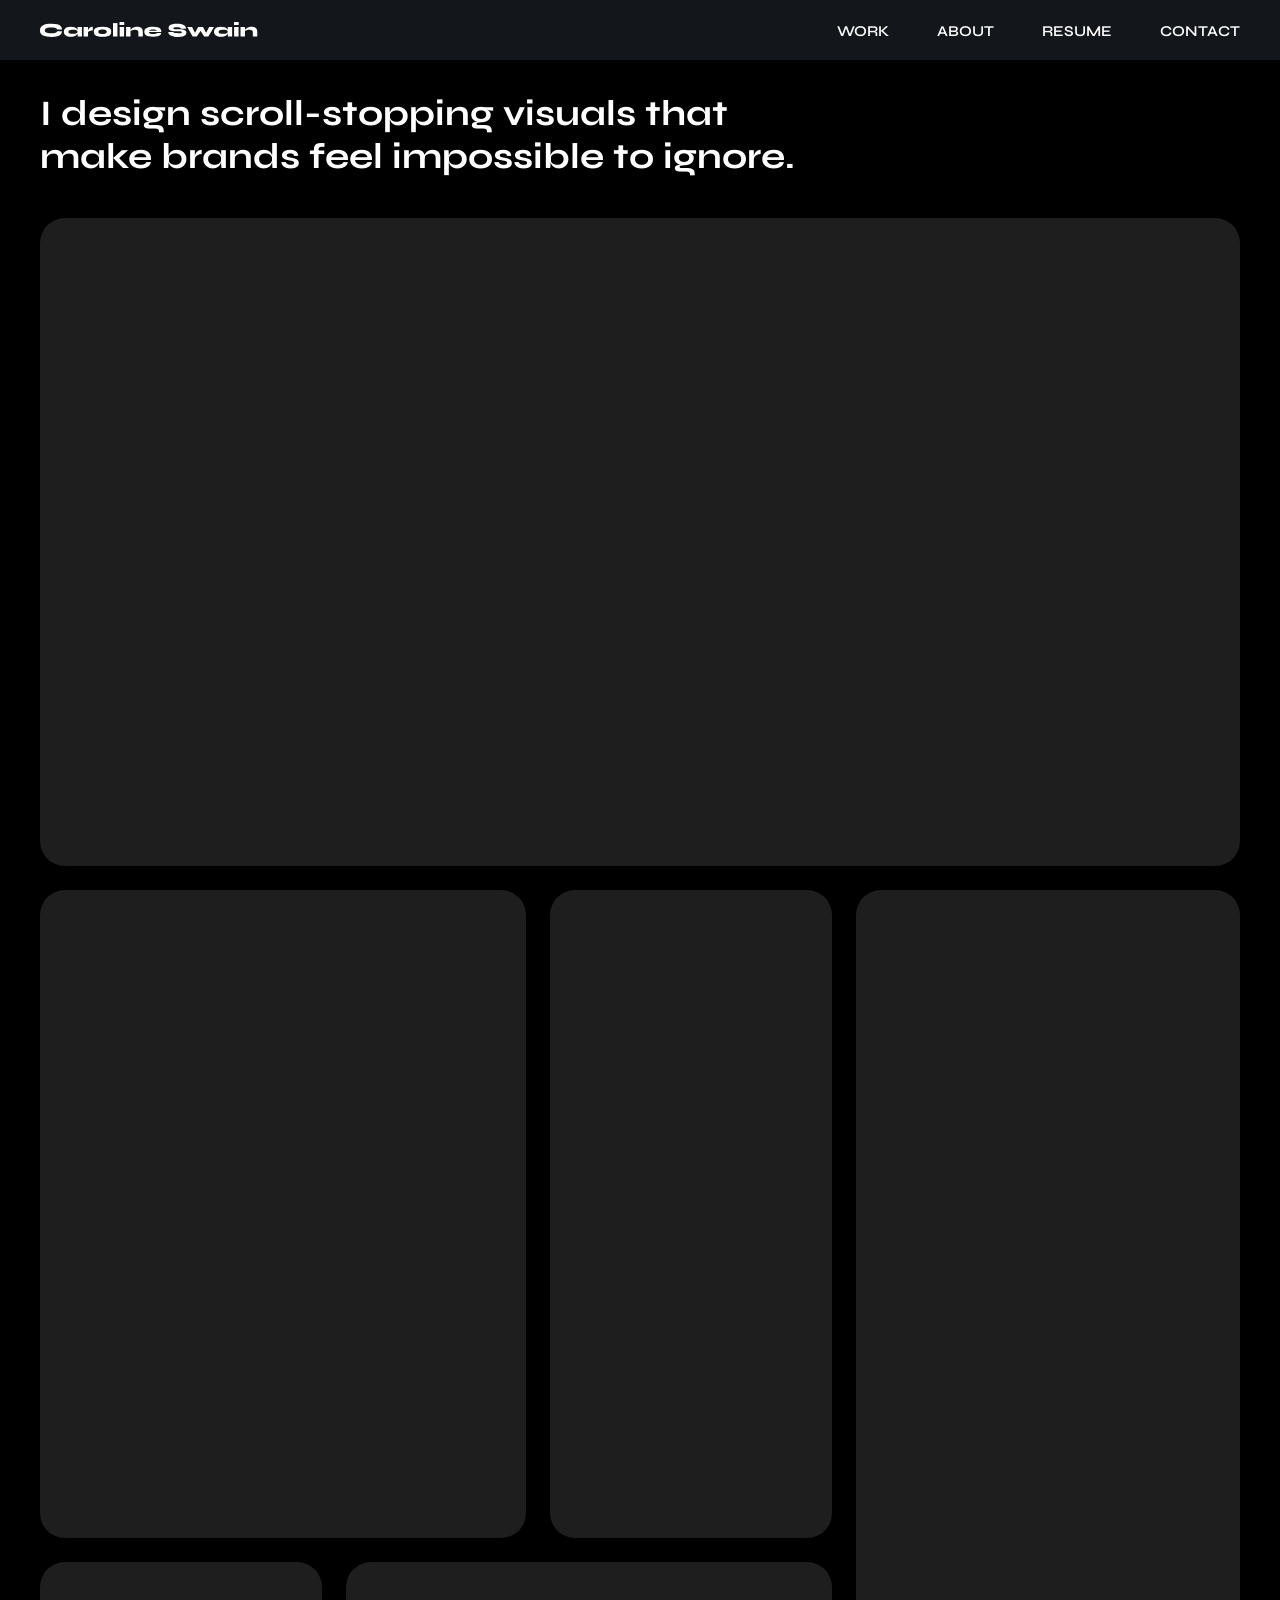
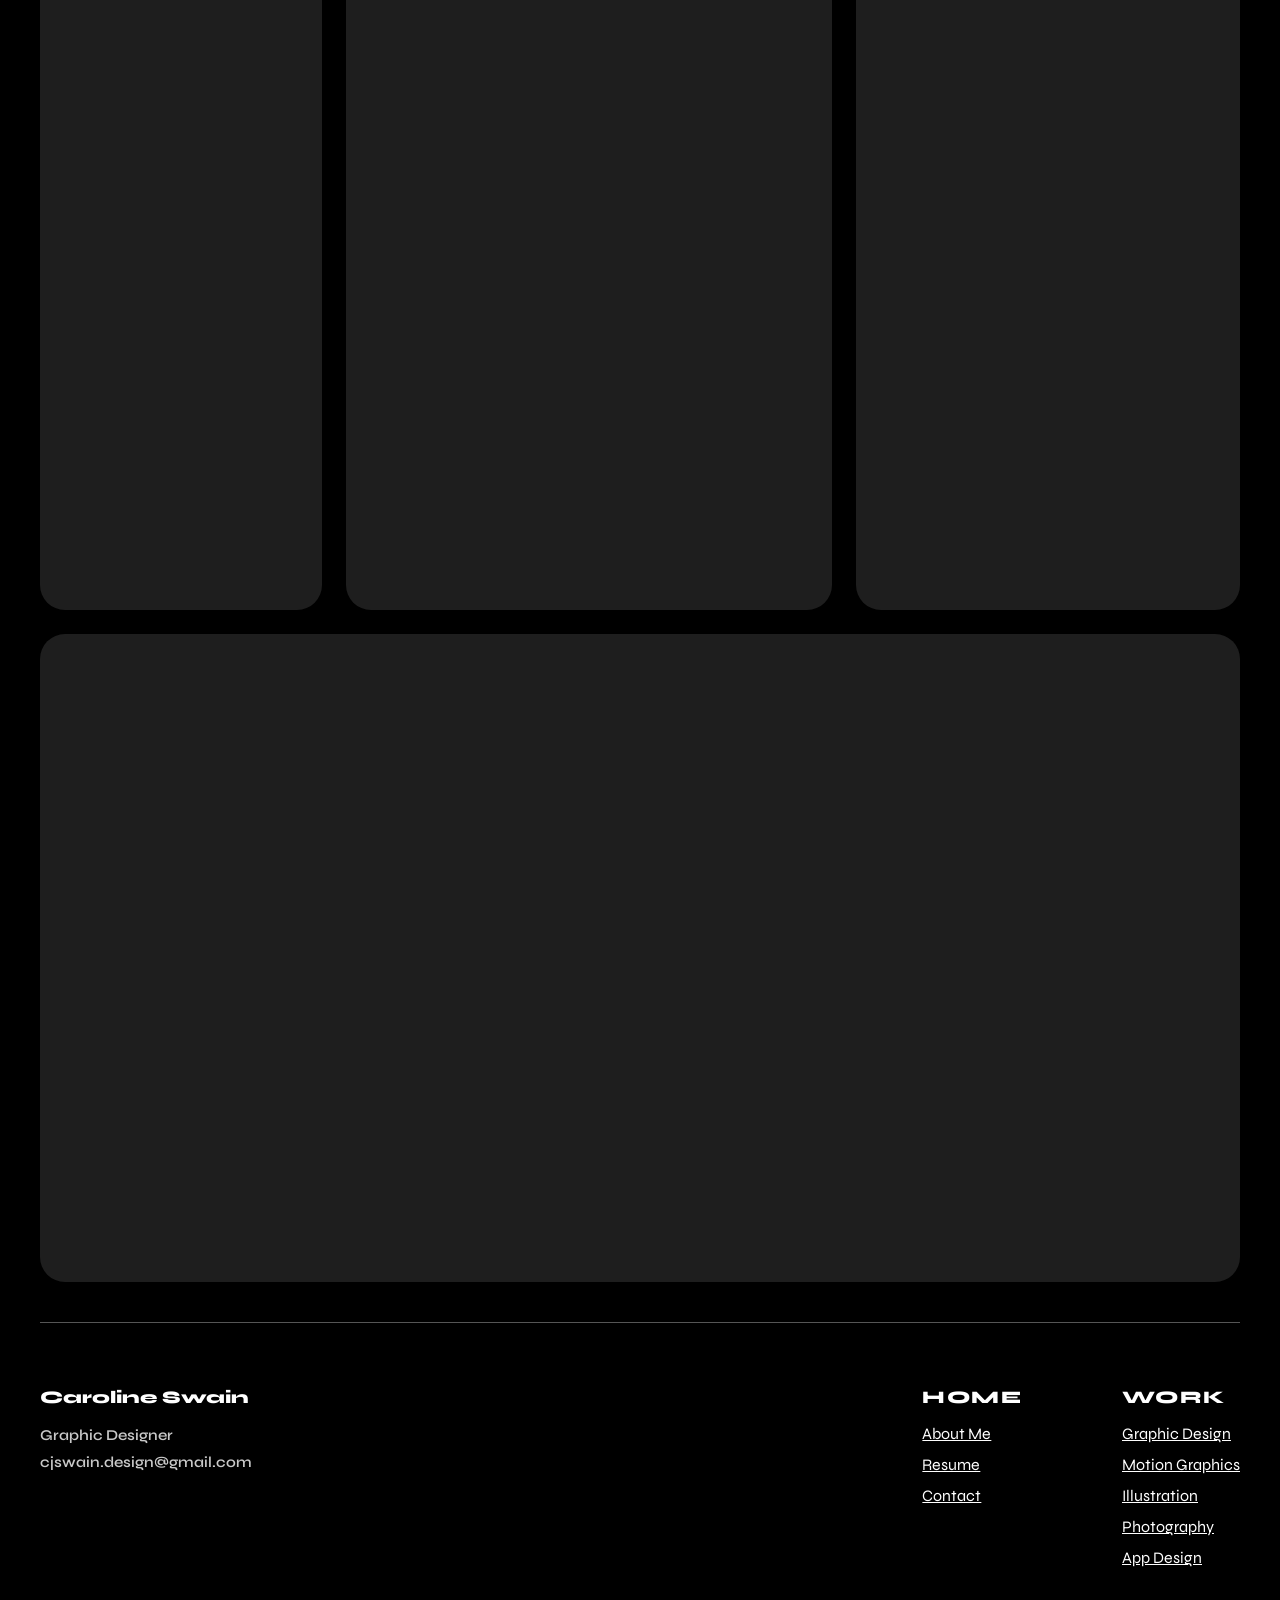
==== index.html @ a1caf055 "Resume adjustments" ====
<!DOCTYPE html>
<html lang="en">
<head>
    <meta charset="UTF-8">
    <meta name="viewport" content="width=device-width, initial-scale=1.0">
    <title>Swain | Portfolio</title>
    <link rel="stylesheet" href="css/styles.css">

    <link rel="preconnect" href="https://fonts.googleapis.com">
    <link rel="preconnect" href="https://fonts.gstatic.com" crossorigin>
    <link href="https://fonts.googleapis.com/css2?family=Syne:wght@400..800&display=swap" rel="stylesheet">
</head>
<body>

    <header class="header">
        <div class = "header__content">
            <a href="index.html" class="logo">
                <img class="logo__image" src="assets/images/CarolineSwain.svg" alt="logo">
            </a>
             <nav class="nav">
             <ul class="nav__list">
                 <li class ="nav__item">
                    <a href="#" class="nav__link">WORK</a>
                 </li>
                    <li class ="nav__item">
                    <a href="about.html" class="nav__link">ABOUT</a>
                 </li>
                    <li class ="nav__item">
                    <a href="resume.html" class="nav__link">RESUME</a>
                 </li>
                    <li class ="nav__item">
                    <a href="contact.html" class="nav__link">CONTACT</a>
                 </li>
             </ul>
             </nav>
        </div>
    </header>

    <section class = "home__container">
        <div class="intro__content">
            <h1 class="intro__title">I design scroll-stopping visuals that <br>
                 make brands feel impossible to ignore.</h1>
        </div>

        <div class="grid-container">
            <div class="box box-1"></div>
            <div class="box box-2"></div>
            <div class="box box-3"></div>
            <div class="box box-4"></div>
            <div class="box box-5"></div>
            <div class="box box-6"></div>
            <div class="box box-7"></div>
        </div>
    </section>

    <div class="footer-divider"></div>

    <footer class="footer">
        <div class="footer__grid">

        <div class="footer__brand">
        <h2 class="footer__name">Caroline Swain</h2>
        <p class="footer__role">Graphic Designer</p>
        <a href="mailto:cjswain.design@gmail.com" class="footer__email">
            cjswain.design@gmail.com
        </a>

        <div class="footer__socials">
        </div>
        </div>

        <div class="footer__nav-group">
        <nav class="footer__nav">
        <h3 class="footer__heading">HOME</h3>
        <ul class="homebottompadding">
            <li><a href="pages/about.html">About Me</a></li>
            <li><a href="pages/resume.html">Resume</a></li>
            <li><a href="pages/contact.html">Contact</a></li>
        </ul>
        </nav>

        <nav class="footer__nav">
        <h3 class="footer__heading headingfooterwork">WORK</h3>
        <ul>
            <li><a href="#">Graphic Design</a></li>
            <li><a href="#">Motion Graphics</a></li>
            <li><a href="#">Illustration</a></li>
            <li><a href="#">Photography</a></li>
            <li><a href="#">App Design</a></li>
        </ul>
        </nav>
        </div>

    </footer>




</body>
</html>
---- css/styles.css ----
/* Reset CSS */
*{
    margin: 0;
    padding: 0;
    box-sizing: border-box;
}
a{
    text-decoration: none;
    color: #ffffff;
}
p{
    color:#fff;
    font-weight:400;
}
ul{
    list-style: none;
}
/*base styles*/
body {
    background-color: #000000;
    font-family: 'Syne', sans-serif;
    /* min-height: 5000px; */
    padding-top: 60px;
}
/*normal styles*/
.header {
    background-color: rgb(19, 22, 26);
    position:fixed;
    width:100%;
    top:0;
}
.header__content{
display: flex;
align-items: center;
justify-content: space-between;
min-height:60px;
width: 100%;
padding: 0 40px;
}
.logo{
}
.logo__image{
height: .95rem;
display: block;
}
.nav{
}
.nav__link{
    color: #fff;
    font-size: 15px;
    font-weight: 600;
}
.nav__list{
    display:flex;
    column-gap: 3rem;
}
.nav__item{
}
.nav__link {
  color: #ffffff;
  transition: color 0.2s ease;
}

.nav__link:hover,
.nav__link:focus {
  color: #E90017;
}
.home__container{
    margin-top: 2rem;
}   
.intro__title{
    color: #fff;
    font-size: clamp(1.5rem, 2.8vw, 9.5rem);
    font-weight: 700;
    padding: 0 40px;
}
.about__container{
    margin-top: 2rem;
}  
.intro__content__about{
    display: flex;
    flex-direction: column;
    align-items: flex-start;
    padding-top: 100px;
}
.intro_eyebrow__about{
    color: #fff;
    font-size: clamp(1.5rem, 1.8vw, 6rem);
    font-weight: 600;
    margin-bottom: 1rem;
}
.intro__title__about{
    color: #FF7300;
    font-size: clamp(3rem, 4.2vw, 12.5rem);
    font-weight: 700;
    margin-bottom: 1rem;
}
.intro__content__about p {
    margin-bottom: 1rem;
    font-weight: 400;
    font-size: 1.32rem;
    max-width: 60ch;
}
.resume-download a {
  color: #ffffff;
  transition: color 0.2s ease;
}
.resume-download a:hover,
.resume-download a:focus {
  color: #E90017;
}

.about__container {

}

.grid-container {
    display: grid;
    grid-template-columns: repeat(12, 1fr);
    gap: 1.5rem;
    margin-top: 40px;
    margin-bottom: 40px;
    width: 100%;
    padding: 0 40px;
    grid-auto-rows: minmax(200px, auto);

    transition:
      grid-template-columns 0.6s ease,
      gap 0.6s ease,
      padding 0.6s ease; 
}

.box {
    background-color: #1E1E1E;
    min-height: 400px;
    border-radius: 25px;
    transition: all 0.4s ease;
    overflow: hidden;
}
.box img {
    width: 100%;
    height: 100%;
    object-fit: cover;
    object-position: center;
    border-radius: 0;
    display: block;
    overflow: hidden;
}
.box-about-1{
    grid-column: 1 / span 6;
    grid-row: 1 / span 3;
    color: #000;
    background-color: #000 !important;
}
.box-about-2{
    grid-column: 7 / span 6;
    grid-row: 1 / span 3;
}
.box-about-3{
    grid-column: 1 / span 4;
    grid-row: 4 / span 3;
}
.box-about-4{
    grid-column: 5 / span 8;
    grid-row: 4 / span 3;
}
.box-1 {
    grid-column: 1 / span 12;
    grid-row: 1 / span 3;

}
.box-2 {
    grid-column: 1 / span 5;
    grid-row: 4 / span 3;

}
.box-3 {
    grid-column: 6 / span 3;
    grid-row: 4 / span 3;

}
.box-4 {
    grid-column: 9 / span 4;
    grid-row: 4 / span 6;

}
.box-5 {
    grid-column: 1 / span 3;
    grid-row: 7 / span 3;

}
.box-6 {
    grid-column: 4 / span 5;
    grid-row: 7 / span 3;

}
.box-7 {
    grid-column: 1 / span 12;
    grid-row: 10 / span 3;
}
.resume-page {
    padding: 40px 40px 80px;
    max-width: 1400px;
    margin: 0 auto;
    }
.resume-layout {
    display: grid;
    grid-template-columns: 1fr 1.6fr;
    gap: 4rem;
    align-items: start;
}
.resume-title {
    color: #E90017;
    font-size: 3rem;
    margin-bottom: 0.5rem;
}
.resume-download a {
    font-size: 1rem;
    text-decoration: underline;
}
.resume-embed {
    background: #1E1E1E;
    border-radius: 25px;
    overflow: hidden;
}
.resume-right {
    background: white;
    border-radius: 25px;
    padding: 2rem;
}
.resume-right img {
    width: 100%;
    height: auto;
    display: block;
}

/* .resume-right{
 grid-column: 5 / span 8;
 grid-row: 1 / span 6;
} */

@media (max-width: 1100px) {
    .grid-container{
    grid-template-columns: repeat(6, 1fr);
    gap: 1rem;
    margin-bottom: 40px;
    }
    .nav__list{
    column-gap:3rem;
    }
    .box{
        min-height: 500px;
        border-radius: 20px;
    }
    .box-1{
        grid-column: 1 / span 6; 
        grid-row: 1 / span 1;
    }
    .box-2{
        grid-column: 1 / span 4; 
        grid-row: 2 / span 1;
    }
    .box-3{
        grid-column: 5 / span 2; 
        grid-row: 2 / span 1;
    }
    .box-4{
        grid-column: 1 / span 3; 
        grid-row: 3 / span 1;
    }
    .box-5{
        grid-column: 4 / span 3; 
        grid-row: 3 / span 1;
    }
    .box-6{
        grid-column: 1 / span 2; 
        grid-row: 4 / span 1;
    }
    .box-7{
        grid-column: 3 / span 4; 
        grid-row: 4 / span 1;
    }   
        .box-about-1{
        grid-column: 1 / span 6;
        grid-row: 1 / span 3;
        color: #000;
        background-color: #000;
        }
        .box-about-2{
            grid-column: 1 / span 6;
            grid-row: 4 / span 3;
        }
        .box-about-3{
            grid-column: 1 / span 6;
            grid-row: 7 / span 3
        }
        .box-about-4{
            grid-column: 1 / span 6;
            grid-row: 10 / span 3;
        }
}

@media (max-width: 870px) {
    .grid-container {
    grid-template-columns: repeat(6, 1fr);
    gap: 1.22rem;
    margin-bottom: 40px;
    }
    .box{
        min-height: 420px;
        border-radius: 18px;
    }
    .header__content{
    flex-direction: column;
    row-gap: 15px;
    padding: 15px 30px;
    align-items: center;
    }
    .nav__list{
        column-gap:2rem;
    }
    .home__container{
    margin-top: 3rem;
    }
  }

@media (max-width: 680px) {
    .grid-container {
    grid-template-columns: repeat(6, 1fr);
    gap: 1.2rem;
    margin-bottom: 40px;
    }
    .nav__list{
    column-gap:2rem;
    }
    .intro__title{
    color: #fff;
    font-size: clamp(1.18rem, 2.5vw, 9rem);
    text-align: center;
    font-weight: 700;
    padding: 0 40px;
    }
    .box{
        min-height: 355px;
        border-radius: 12px;
    }
    .box-1{
        grid-column: 1 / span 6; 
        grid-row: 1 / span 1;
    }
    .box-2{
        grid-column: 1 / span 6; 
        grid-row: 2 / span 1;
    }
    .box-3{
        grid-column: 1 / span 6; 
        grid-row: 3 / span 1;
    }
    .box-4{
        grid-column: 1 / span 6; 
        grid-row: 4 / span 1;
    }
    .box-5{
        grid-column: 1 / span 6; 
        grid-row: 5 / span 1;
    }
    .box-6{
        grid-column: 1 / span 6; 
        grid-row: 6 / span 1;
    }
    .box-7{
        grid-column: 1 / span 6; 
        grid-row: 7 / span 1;
    }
  }
    .footer-divider {
            height: 1px;
        background-color: #555; 
        margin: 0 40px 2rem 40px;
    }
    .footer__grid {
        display: grid;
        grid-template-columns: repeat(auto-fit, minmax(220px, 1fr));
        gap: clamp(1.5rem, 4vw, 4rem);
    }
    .footer__name {
        font-size: 1.1rem;
        font-weight: 800;
        margin-bottom: 1.1rem;
    }
    .footer__role, .footer__email {
        font-size: 15px;
        font-weight: 600;
        color: #C9C9C9;
        margin-bottom: 0.5rem;
    }
    .footer__email:hover {
        color: #E90017;
    }
    .footer__heading {
        font-size: 1.1rem;
        font-weight: 800;
        letter-spacing: 0.08em;
        margin-bottom: 1rem;
    }
     .headingfooterwork {
        font-size: 1.1rem;
        font-weight: 800;
        letter-spacing: 0.08em;
        margin-bottom: 1rem;
    }
    .footer__nav ul {
        list-style: none;
        padding: 0;
    }
    .footer__nav li {
        margin-bottom: 0.75rem;
    }
    .footer__nav a {
        color: white;
        text-decoration: underline;
    }

    .footer__nav a:hover {
        color: #E90017;
        text-decoration: underline;
    }

    .footer {
        color: white;
        padding: 2rem clamp(20px, 5vw, 60px) 4rem;
    }

    @media (min-width: 1024px) {
        .footer {
            padding-left: 40px;
            padding-right: 40px;
        }
    }
    
    @media (min-width: 780px) {
        .footer__grid {
            grid-template-columns: 3fr auto;
        }
        .footer {
            padding-left: 40px;
            padding-right: 40px;
        }
        .footer__nav-group {
            display: flex;
            gap: 100px;
            justify-self: end;
        }
    }

    @media (max-width: 780px) {
        .footer__grid {
            grid-template-columns: 1fr 1fr;
            gap: 2rem;
      
        }
                .footer {
            padding-left: 40px;
            padding-right: 40px;
        }
        .headingfooterwork {
            padding-top:30px;
            
        }
    }

    @media (max-width: 480px) {
        .footer__grid {
            grid-template-columns: 1fr;
            gap: 1.5rem;
        }
                .footer {
            padding-left: 40px;
            padding-right: 40px;
        }
    }
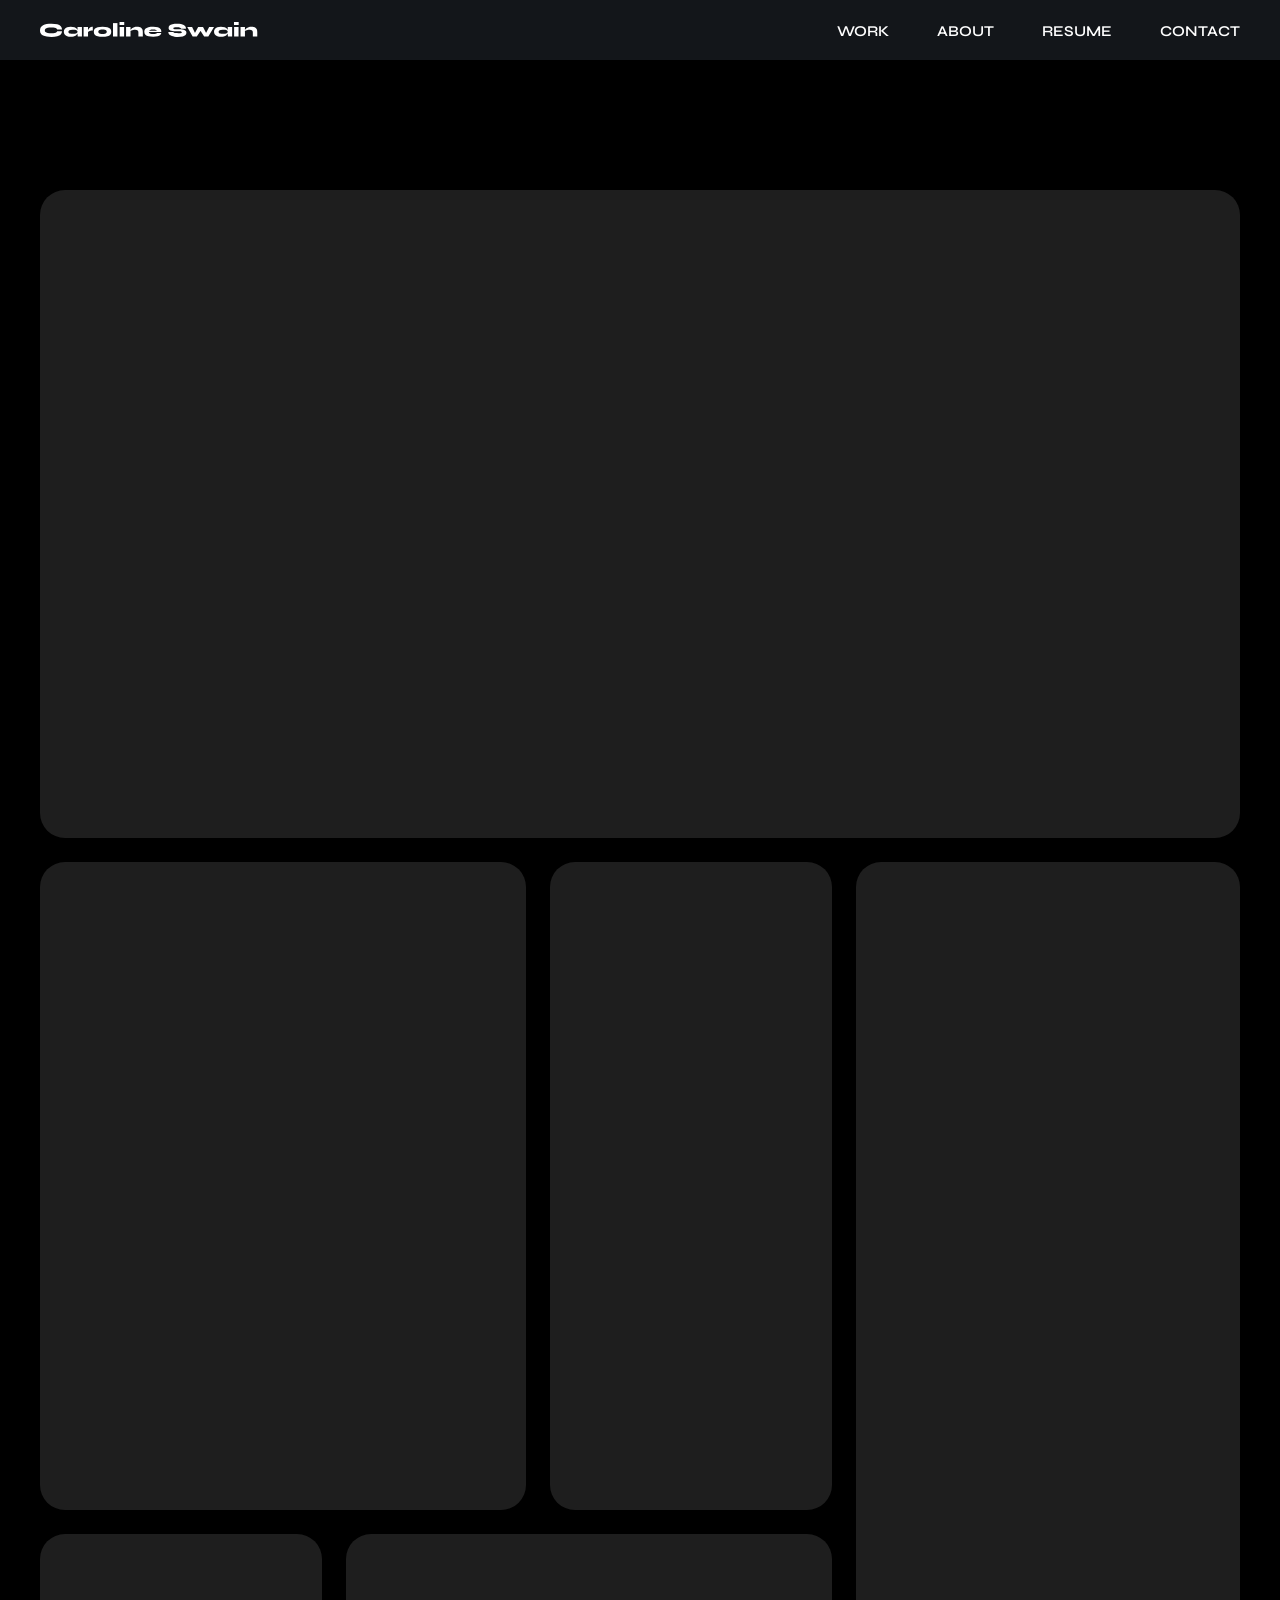
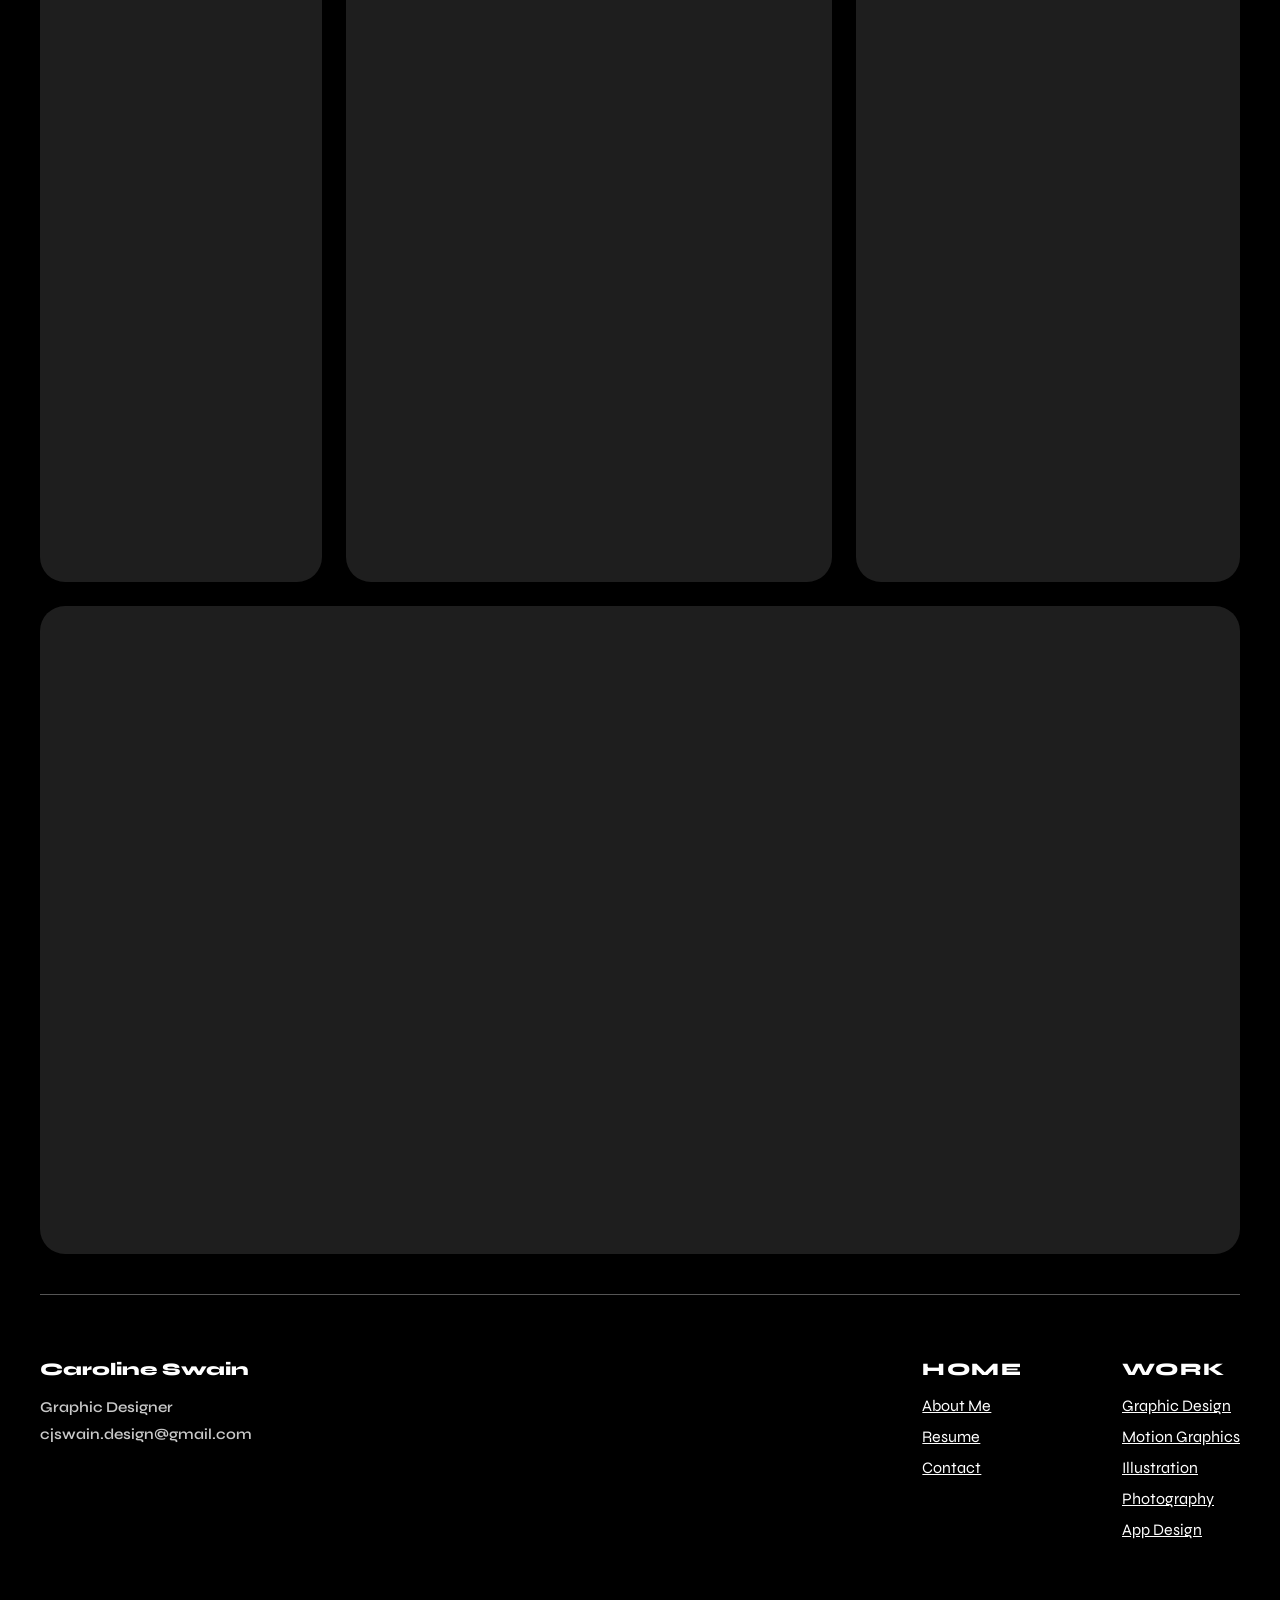
==== commit 88434ff7: "About + Contact responsive changes" ====
--- a/index.html
+++ b/index.html
@@ -38,7 +38,7 @@
 
     <section class = "home__container">
         <div class="intro__content">
-            <h1 class="intro__title">I design scroll-stopping visuals that <br>
+            <h1 class="intro__title__index">I design scroll-stopping visuals that <br>
                  make brands feel impossible to ignore.</h1>
         </div>
 
--- a/css/styles.css
+++ b/css/styles.css
@@ -15,33 +15,46 @@
 ul{
     list-style: none;
 }
-/*base styles*/
+
 body {
     background-color: #000000;
     font-family: 'Syne', sans-serif;
     /* min-height: 5000px; */
     padding-top: 60px;
 }
-/*normal styles*/
+
+.contact-panel textarea::-webkit-scrollbar {
+    width: 8px;
+}
+.contact-panel textarea::-webkit-scrollbar-track {
+    background: #111;
+}
+.contact-panel textarea::-webkit-scrollbar-thumb {
+    background-color: #555555;
+    border-radius: 8px;
+    border: 2px solid #111;
+}
+
 .header {
     background-color: rgb(19, 22, 26);
     position:fixed;
     width:100%;
     top:0;
+    z-index: 1000;
 }
 .header__content{
-display: flex;
-align-items: center;
-justify-content: space-between;
-min-height:60px;
-width: 100%;
-padding: 0 40px;
+    display: flex;
+    align-items: center;
+    justify-content: space-between;
+    min-height:60px;
+    width: 100%;
+    padding: 0 40px;
 }
 .logo{
 }
 .logo__image{
-height: .95rem;
-display: block;
+    height: .95rem;
+    display: block;
 }
 .nav{
 }
@@ -57,13 +70,13 @@
 .nav__item{
 }
 .nav__link {
-  color: #ffffff;
-  transition: color 0.2s ease;
+    color: #ffffff;
+    transition: color 0.2s ease;
 }
 
 .nav__link:hover,
 .nav__link:focus {
-  color: #E90017;
+    color: #E90017;
 }
 .home__container{
     margin-top: 2rem;
@@ -75,45 +88,59 @@
     padding: 0 40px;
 }
 .about__container{
-    margin-top: 2rem;
+
 }  
 .intro__content__about{
     display: flex;
     flex-direction: column;
     align-items: flex-start;
-    padding-top: 100px;
 }
 .intro_eyebrow__about{
     color: #fff;
     font-size: clamp(1.5rem, 1.8vw, 6rem);
-    font-weight: 600;
-    margin-bottom: 1rem;
+    font-weight: 700;
 }
 .intro__title__about{
     color: #FF7300;
-    font-size: clamp(3rem, 4.2vw, 12.5rem);
+    /* font-size: clamp(3rem, 4.2vw, 12.5rem); */
+      /* font-size: clamp(3rem, 1.5vw + 2.5rem, 12.5rem); */
+          font-size: clamp(3rem, 3vw + 1.2rem, 4.5rem);
+              /* font-size: 4.5rem; */
     font-weight: 700;
-    margin-bottom: 1rem;
 }
 .intro__content__about p {
-    margin-bottom: 1rem;
+    margin-bottom: 1.5rem;
     font-weight: 400;
-    font-size: 1.32rem;
+    font-size: clamp(1.2rem, 1.1vw + 1rem, 1.45rem);
     max-width: 60ch;
-}
-.resume-download a {
-  color: #ffffff;
-  transition: color 0.2s ease;
-}
-.resume-download a:hover,
-.resume-download a:focus {
-  color: #E90017;
-}
-
-.about__container {
-
-}
-
+    line-height: 1.55;
+    color:#ebebeb;
+}
+.intro__paragraphs__about{
+    margin-top: 3rem;
+}
+.intro__paragraphs__about a{
+    text-decoration: underline;
+}
+.intro__paragraphs__about a:hover{
+    color: #E90017;
+    transition: color 0.2s ease;
+}
+.grid-container-about {
+    display: grid;
+    grid-template-columns: repeat(12, 1fr);
+    gap: 1.5rem;
+    margin-top: 40px;
+    margin-bottom: 40px;
+    width: 100%;
+    padding: 0 40px;
+    grid-auto-rows: minmax(200px, auto);
+
+    transition:
+      grid-template-columns 0.6s ease,
+      gap 0.6s ease,
+      padding 0.6s ease; 
+}
 .grid-container {
     display: grid;
     grid-template-columns: repeat(12, 1fr);
@@ -136,33 +163,42 @@
     border-radius: 25px;
     transition: all 0.4s ease;
     overflow: hidden;
+    position: relative;
 }
 .box img {
     width: 100%;
-    height: 100%;
     object-fit: cover;
     object-position: center;
     border-radius: 0;
     display: block;
     overflow: hidden;
 }
+
+.parallax-img {
+    width: 100%;
+    height: 140%;
+    object-fit: cover;
+    transform: translateY(0);
+    will-change: transform;
+}
+
 .box-about-1{
     grid-column: 1 / span 6;
-    grid-row: 1 / span 3;
+    grid-row: 1 / span 1;
     color: #000;
     background-color: #000 !important;
 }
 .box-about-2{
     grid-column: 7 / span 6;
-    grid-row: 1 / span 3;
+    grid-row: 1 / span 1;
 }
 .box-about-3{
     grid-column: 1 / span 4;
-    grid-row: 4 / span 3;
+    grid-row: 2 / span 3;
 }
 .box-about-4{
     grid-column: 5 / span 8;
-    grid-row: 4 / span 3;
+    grid-row: 2 / span 3;
 }
 .box-1 {
     grid-column: 1 / span 12;
@@ -198,46 +234,191 @@
     grid-column: 1 / span 12;
     grid-row: 10 / span 3;
 }
-.resume-page {
-    padding: 40px 40px 80px;
-    max-width: 1400px;
-    margin: 0 auto;
-    }
-.resume-layout {
+.resume-download a:hover,
+.resume-download a:focus {
+  color: #E90017;
+}
+.resume-download {
+    color:#ebebeb;
+}
+.resume-download a {
+    color: #ffffff;
+    transition: color 0.2s ease;
+    font-size: clamp(1.25rem, 1.1vw + 1rem, 1.45rem);
+    text-decoration: underline;
+    white-space: nowrap;
+}
+h1 {
+    margin-top: 0px;
+    margin-bottom: 0px;
+}
+.resume-layout-grid {
     display: grid;
-    grid-template-columns: 1fr 1.6fr;
-    gap: 4rem;
+    grid-template-columns: 1fr auto 1fr;
+    grid-template-rows: auto;
+    gap: 2rem;
     align-items: start;
+    padding: 40px 40px;
+}
+.resume-left {
+    grid-column: 1 / 2;
+    grid-row: 1 / 2;
+    max-width: 420px;
+}
+.resume-right {
+    background: white;
+    border-radius: 25px;
+    padding: 10px 10px;
+    max-width: 700px;
+    grid-column: 2 / 3;
+    grid-row: 1 / 2;
+    justify-self: center;
 }
 .resume-title {
     color: #E90017;
-    font-size: 3rem;
-    margin-bottom: 0.5rem;
-}
-.resume-download a {
-    font-size: 1rem;
-    text-decoration: underline;
+          font-size: clamp(3rem, 3vw + 1.2rem, 4.5rem);
+    /* font-size: clamp(3rem, 3vw + 1.2rem, 12.5rem); */
+    /* font-size: clamp(3rem, 4.2vw, 12.5rem); */
+    /* font-size: clamp(3rem, 1.5vw + 2.5rem, 12.5rem); */
+    font-weight: 700;
 }
 .resume-embed {
     background: #1E1E1E;
     border-radius: 25px;
     overflow: hidden;
 }
-.resume-right {
-    background: white;
-    border-radius: 25px;
-    padding: 2rem;
-}
+
 .resume-right img {
     width: 100%;
     height: auto;
     display: block;
 }
 
-/* .resume-right{
- grid-column: 5 / span 8;
- grid-row: 1 / span 6;
-} */
+/* CONTACT PAGE LAYOUT */
+
+.contact-grid-container {
+    grid-template-columns: 1fr 1fr;
+    gap: 0rem;
+    margin-left: 0; 
+    max-width: 1400px;
+    padding: 40px;
+    display: grid;
+}
+/* LEFT SIDE */
+.contact-right {
+    justify-content: flex-end;
+}
+.contact-title {
+    color: #00A3FF;
+    /* font-size: clamp(3rem, 1.5vw + 2.5rem, 12.5rem); */
+    font-size: clamp(3rem, 3vw + 1.2rem, 4.5rem);
+    font-weight: 700;
+}
+.contact-subtitle {
+    color:#ebebeb;
+    font-size: clamp(1.25rem, 1.1vw + 1rem, 1.45rem);
+    max-width: 40ch;
+}
+.contact-left {
+    max-width: 65ch;
+    flex-shrink:0;
+}
+.contact-panel {
+    position: relative;
+    min-width: 780px;  
+    border-radius: 30px;
+    padding: 50px 85px;
+    background: radial-gradient(circle at 120% 40%, #0f0f0f 0%, #000000 70%);
+    overflow: hidden;
+    z-index: 0;
+}
+.contact-panel::before {
+    content: "";
+    position: absolute;
+    inset: 0;
+    border-radius: 30px;
+    padding: 1px;
+    background: linear-gradient(to bottom left, #ffffff, #555555);
+    -webkit-mask:
+    linear-gradient(#fff 0 0) content-box, 
+    linear-gradient(#fff 0 0);
+    -webkit-mask-composite: destination-out;
+    mask-composite: exclude;
+    pointer-events: none;
+    z-index: -1;
+}
+/* FORM */
+
+.contact-row {
+    display: flex;
+    gap: 4.3rem;
+    margin-bottom: 2.5rem;
+}
+.field label {
+    font-size: 0.9rem;
+    color: #fff;
+    margin-bottom: 0.4rem;
+    display: block;
+    font-weight: 600;
+}
+.field {
+  width: 100%;
+}
+.field input {
+    background: transparent;
+    border: none;
+    border-bottom: 1px solid #8f8f8f;
+    padding: 8px 0;
+    color: rgb(173, 173, 173);
+    width: 100%;
+}
+.field input:focus {
+    outline: none;
+    border-bottom-color: #00A3FF;
+}
+.field textarea {
+    width: 100%;
+    height: 320px;
+    background: #161616;
+    border: none;
+    border-radius: 15px;
+    padding: 12px;
+    color: white;
+    resize: none;
+    margin-top: 0.5rem;
+}
+.field textarea:focus {
+    outline: none;
+    box-shadow: 0 0 0 1px #00A3FF;
+}
+.field input,
+.field textarea {
+    font-family: 'Syne', sans-serif;
+    font-size: 1rem;
+    font-weight: 400;
+}
+/* BUTTON */
+
+.contact-btn {
+    display: block;
+    margin: 30px auto 0;
+    background: #00A3FF;
+    border: none;
+    padding: 11px 42px;
+    border-radius: 999px;
+    font-family: 'Syne', sans-serif;
+    font-size: 1.25rem;
+    font-weight: 700;
+    cursor: pointer;
+}
+.contact-btn:hover {
+    background: #0080c0;
+    transform: scale(1.05);
+}
+.contact-btn:active {
+    background: #233a46;
+    transform: scale(0.98);
+}
 
 @media (max-width: 1100px) {
     .grid-container{
@@ -245,6 +426,26 @@
     gap: 1rem;
     margin-bottom: 40px;
     }
+    .grid-container-about{
+    grid-template-columns: repeat(6, 1fr);
+    gap: 1rem;
+    margin-bottom: 40px;
+    }
+    .contact-grid-container {
+    grid-template-columns: 1fr;
+    grid-template-rows: auto;
+    gap: 2rem;
+    margin-left: 0; 
+    padding: 40px;
+    display: grid;
+    align-items: center;
+    }
+  .contact-left {
+    grid-column: 1;
+    justify-self: center;
+    text-align: center; 
+    max-width: 550px;
+    } 
     .nav__list{
     column-gap:3rem;
     }
@@ -306,6 +507,49 @@
     gap: 1.22rem;
     margin-bottom: 40px;
     }
+    .grid-container-about{
+    grid-template-columns: repeat(6, 1fr);
+    gap: 1.22rem;
+    margin-bottom: 40px;
+    }
+    .resume-layout-grid {
+    display: grid;
+    grid-template-columns: 1fr;
+    grid-template-rows: auto;
+    gap: 2rem;
+    align-items: center;
+    padding: 40px 40px;
+}
+.contact-grid-container {
+    grid-template-columns: 1fr;
+    grid-template-rows: auto;
+    gap: 2rem;
+    margin-left: 0; 
+    padding: 40px;
+    display: grid;
+    align-items: center;
+}
+  .contact-left {
+    grid-column: 1;
+    justify-self: center;
+    text-align: center; 
+    max-width: 550px;
+  }
+  .resume-left {
+    grid-column: 1;
+    justify-self: center;
+    text-align: center; 
+    max-width: 420px;
+  }
+    .resume-right {
+    background: white;
+    border-radius: 25px;
+    padding: 10px 10px;
+    max-width: 700px;
+    grid-column: 1 / 3;
+    grid-row: 2 / 3;
+    justify-self: center;
+    }
     .box{
         min-height: 420px;
         border-radius: 18px;
@@ -330,10 +574,31 @@
     gap: 1.2rem;
     margin-bottom: 40px;
     }
+    .grid-container-about{
+    grid-template-columns: repeat(6, 1fr);
+    gap: 1.2rem;
+    margin-bottom: 40px;
+    }
+  .resume-left {
+    grid-column: 1;
+    justify-self: center;
+    text-align: center; 
+    max-width: 420px;
+  }
+
+    .resume-right {
+    background: white;
+    border-radius: 25px;
+    padding: 10px 10px;
+    max-width: 700px;
+    grid-column: 1 / 3;
+    grid-row: 2 / 3;
+    justify-self: center;
+    }
     .nav__list{
     column-gap:2rem;
     }
-    .intro__title{
+    .intro__title__index{
     color: #fff;
     font-size: clamp(1.18rem, 2.5vw, 9rem);
     text-align: center;
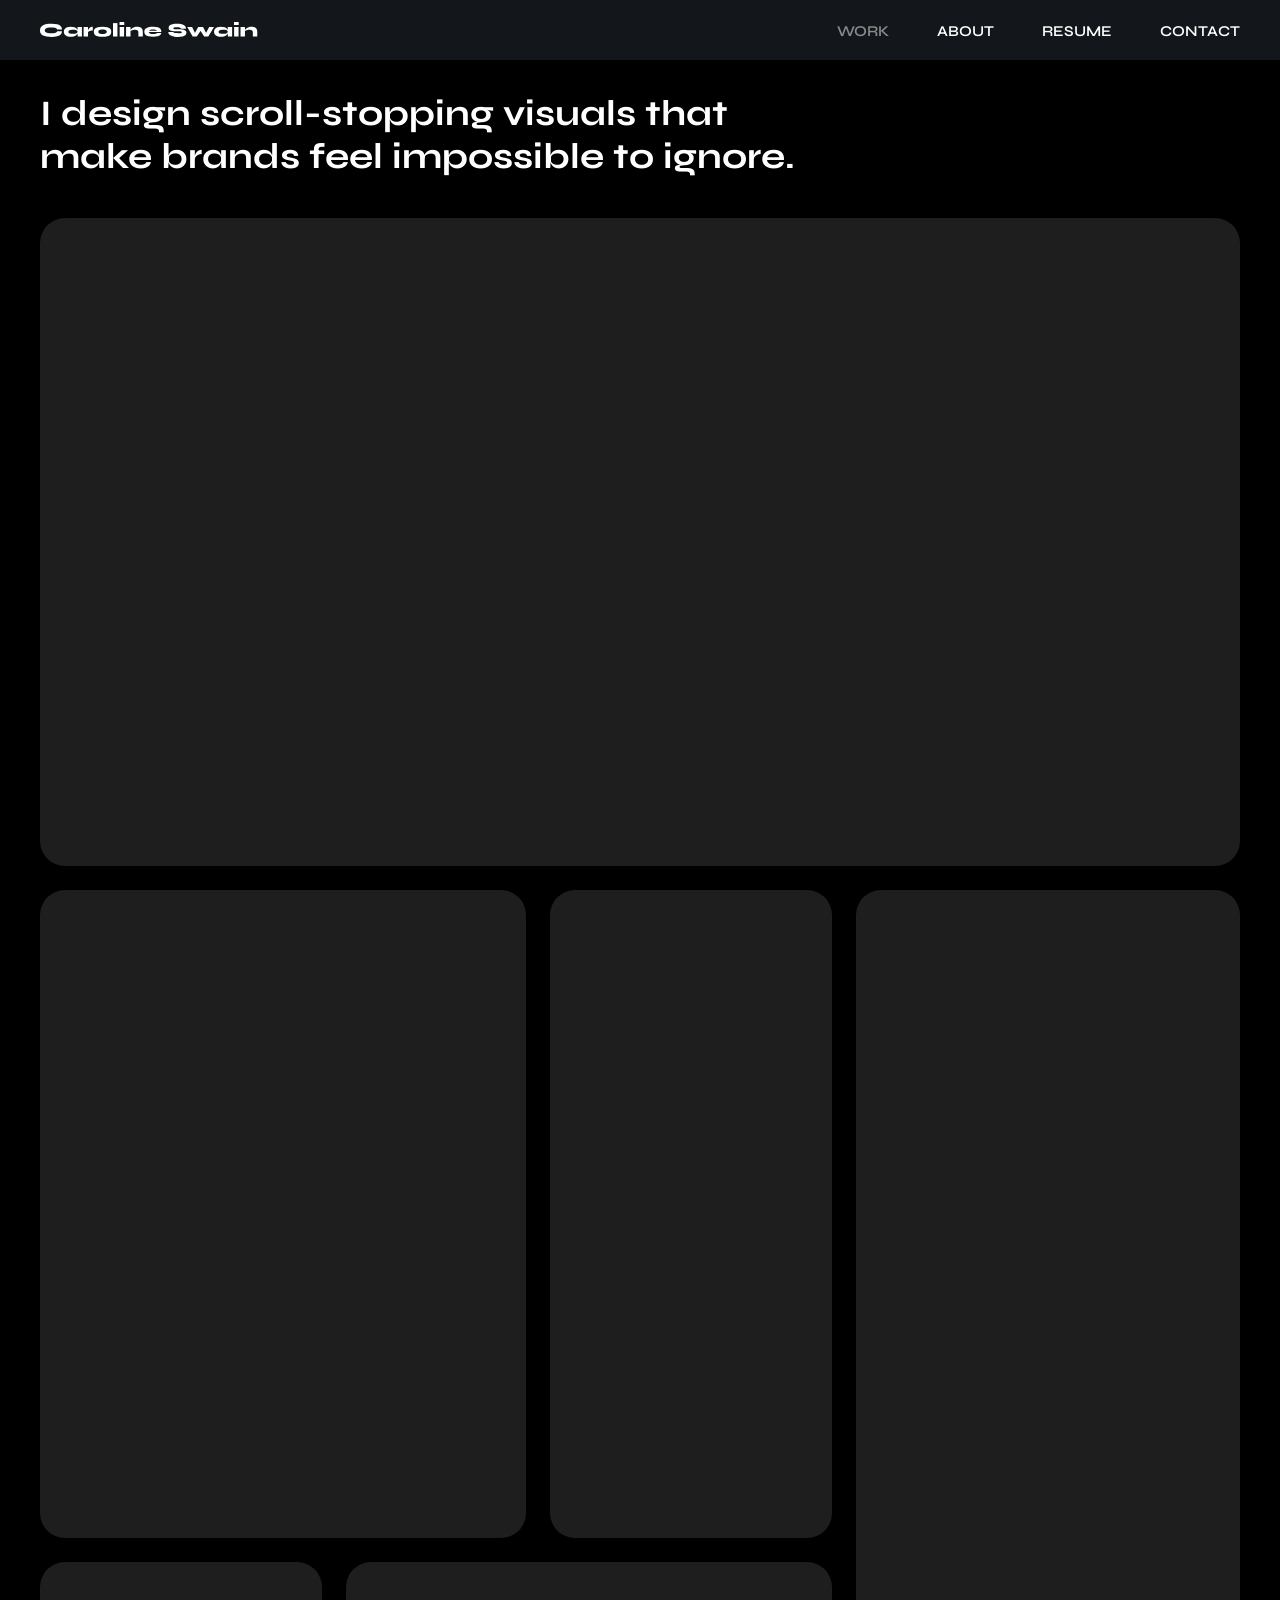
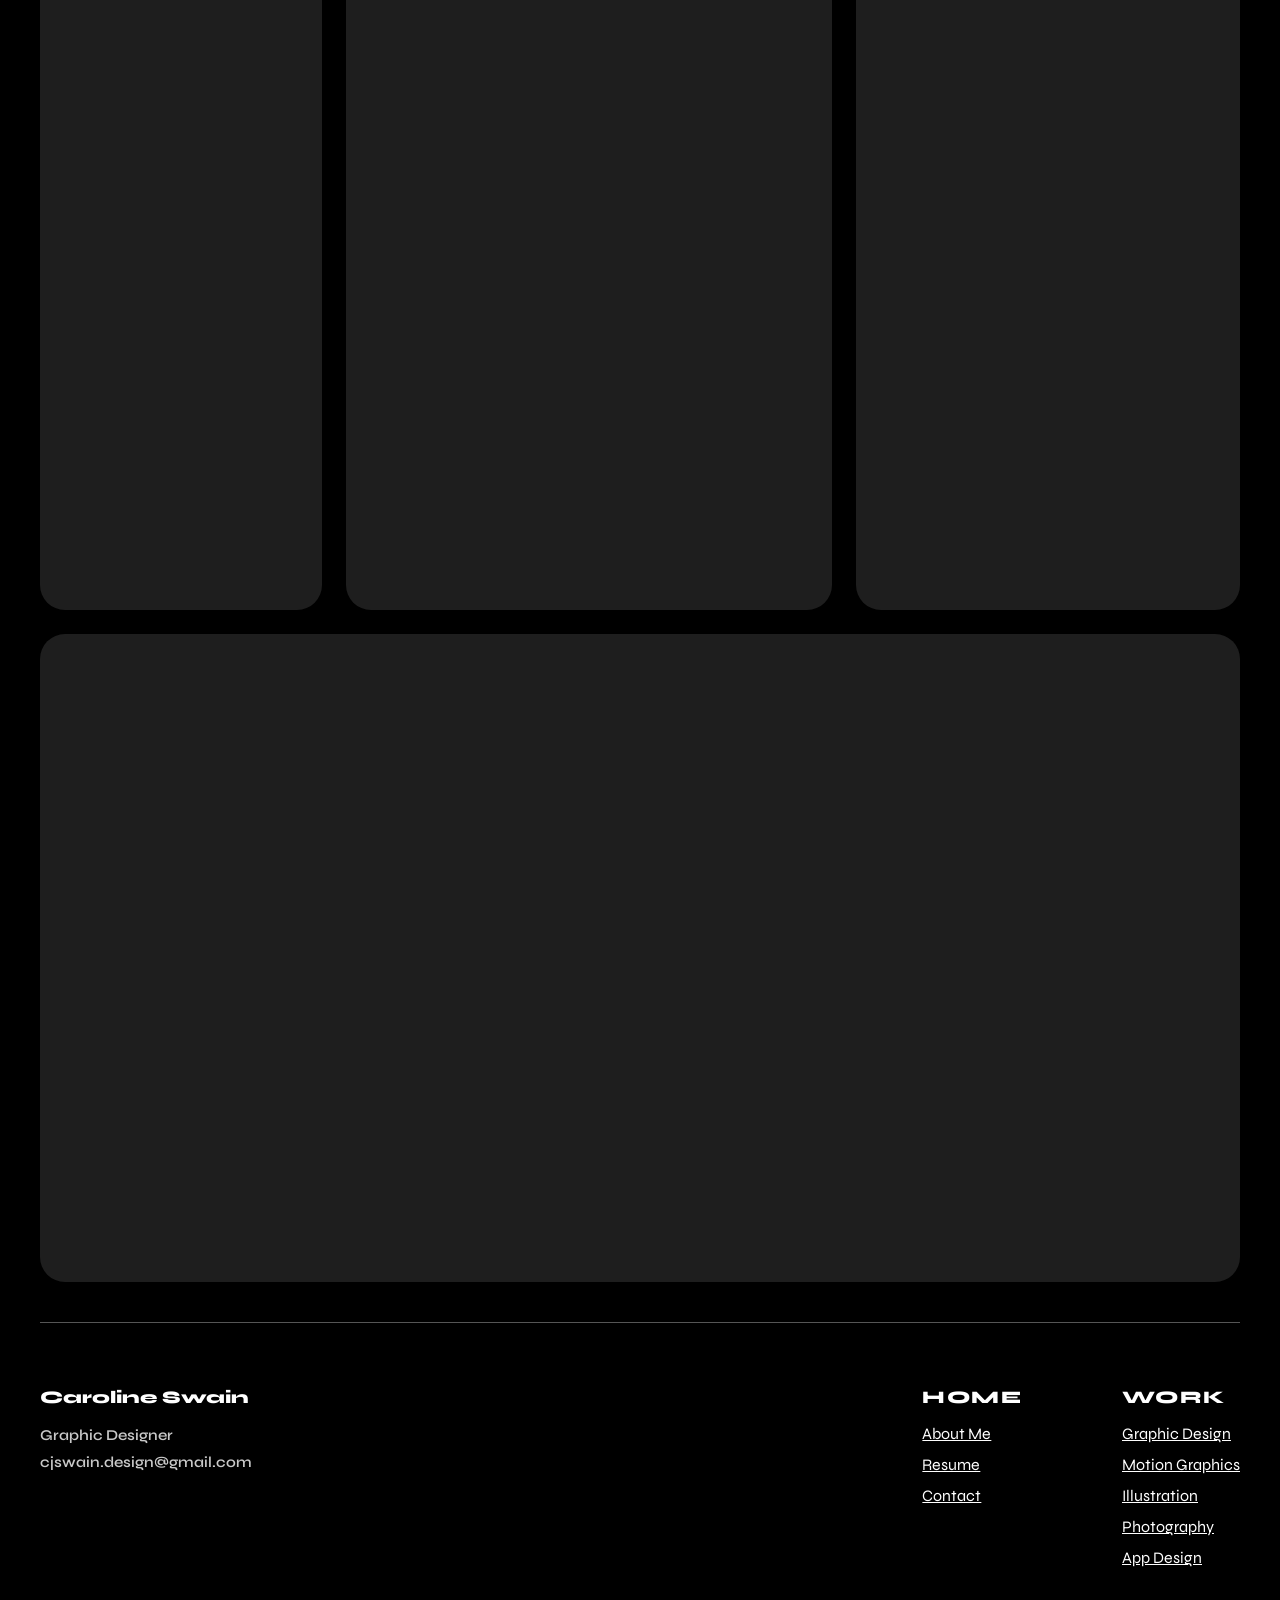
==== commit e2549b82: "Minor changes to Projects" ====
--- a/index.html
+++ b/index.html
@@ -19,8 +19,14 @@
             </a>
              <nav class="nav">
              <ul class="nav__list">
-                 <li class ="nav__item">
-                    <a href="#" class="nav__link">WORK</a>
+                <li class="nav__item nav__item__dropdown">
+                    <a href="index.html" class="nav__link nav__link--active">WORK</a>
+                    <ul class="dropdown">
+                        <li><a href="project1.html">PROJECT ONE</a></li>
+                        <li><a href="project2.html">PROJECT TWO</a></li>
+                        <li><a href="project3.html">PROJECT THREE</a></li>
+                    </ul>
+                </li>
                  </li>
                     <li class ="nav__item">
                     <a href="about.html" class="nav__link">ABOUT</a>
@@ -36,7 +42,28 @@
         </div>
     </header>
 
-    <section class = "home__container">
+        <script>
+document.addEventListener("DOMContentLoaded", function () {
+  const dropdownTrigger = document.querySelector(".nav__link--dropdown");
+  const dropdownParent = document.querySelector(".nav__item__dropdown");
+
+  dropdownTrigger.addEventListener("click", function (e) {
+    // Prevent page jump
+    e.preventDefault();
+
+    dropdownParent.classList.toggle("dropdown-open");
+  });
+
+  // Close if clicking outside
+  document.addEventListener("click", function (e) {
+    if (!dropdownParent.contains(e.target)) {
+      dropdownParent.classList.remove("dropdown-open");
+    }
+  });
+});
+</script>
+
+    <section clas ="home__container">
         <div class="intro__content">
             <h1 class="intro__title__index">I design scroll-stopping visuals that <br>
                  make brands feel impossible to ignore.</h1>
@@ -54,7 +81,6 @@
     </section>
 
     <div class="footer-divider"></div>
-
     <footer class="footer">
         <div class="footer__grid">
 
--- a/css/styles.css
+++ b/css/styles.css
@@ -4,7 +4,8 @@
     padding: 0;
     box-sizing: border-box;
 }
-a{
+a,
+a:visited {
     text-decoration: none;
     color: #ffffff;
 }
@@ -78,14 +79,88 @@
 .nav__link:focus {
     color: #E90017;
 }
+
+.nav__link.nav__link--active:hover,
+.nav__link.nav__link--active:focus {
+    color: #E90017; /* light up when hovered even if active */
+}
+
+
+/* DROPDOWN */
+
+.nav__item__dropdown {
+    position: relative;
+}
+
+.nav__link.nav__link--active {
+    color:  #8b8b8b;
+}
+
+/* Dropdown container */
+.dropdown {
+    position: absolute;
+    top: 155%;
+    left: -12px;
+    background-color: rgb(21, 24, 29);
+    border-radius: 10px;
+    padding: 10px 0;
+    min-width: 180px;
+    display: flex;
+    flex-direction: column;
+
+    opacity: 0;
+    visibility: hidden;
+    transform: translateY(10px);
+    transition: 
+        opacity 0.2s ease,
+        transform 0.2s ease,
+        visibility 0.2s ease;
+
+    box-shadow: 0 10px 30px rgba(0,0,0,0.4);
+    z-index: 1002;
+}
+
+/* Dropdown links */
+.dropdown li a {
+    padding: 10px 15px;
+    font-size: 14px;
+    font-weight: 700;
+    color: #ffffff;
+    display: block;
+    transition: color 0.2s ease, background 0.2s ease;
+}
+.nav__item__dropdown.dropdown-open .dropdown {
+    opacity: 1;
+    visibility: visible;
+    transform: translateY(0);
+}
+/* Hover state */
+.dropdown li a:hover {
+    color: #E90017;
+}
+
+.dropdown li:not(:last-child) {
+    border-bottom: 1px solid rgba(255,255,255,0.05);
+}
+/* Show dropdown on hover */
+.nav__item__dropdown:hover .dropdown {
+    opacity: 1;
+    visibility: visible;
+    transform: translateY(0);
+}
+
+/* END OF DROPDOWN */
+
 .home__container{
     margin-top: 2rem;
 }   
-.intro__title{
+.intro__title__index{
     color: #fff;
     font-size: clamp(1.5rem, 2.8vw, 9.5rem);
     font-weight: 700;
-    padding: 0 40px;
+}
+.intro__content{
+    padding-top: 2rem;
 }
 .about__container{
 
@@ -108,12 +183,18 @@
               /* font-size: 4.5rem; */
     font-weight: 700;
 }
+.intro__title__index{
+    color: #fff;
+    font-size: clamp(1.5rem, 2.8vw, 9.5rem);
+    font-weight: 700;
+    padding: 0 40px;
+}
 .intro__content__about p {
     margin-bottom: 1.5rem;
     font-weight: 400;
     font-size: clamp(1.2rem, 1.1vw + 1rem, 1.45rem);
     max-width: 60ch;
-    line-height: 1.55;
+    line-height: 1.51;
     color:#ebebeb;
 }
 .intro__paragraphs__about{
@@ -141,6 +222,152 @@
       gap 0.6s ease,
       padding 0.6s ease; 
 }
+
+/* PROJECT PAGE */
+.intro__group{
+}
+.intro__project__title{
+    color: #00A3FF;
+    font-size: clamp(3rem, 3vw + 1.2rem, 4.5rem);
+    font-weight: 700;
+    padding-bottom:1rem;
+}
+.intro__project__paragraphs{
+    color:#ebebeb;
+    font-size: clamp(1.25rem, 1.1vw + 1rem, 1.45rem);
+    line-height: 1.51;
+}
+.intro__project__para1{
+    color:#ebebeb;
+}
+/* Project challenge */
+.challenge__group{
+
+}
+.challenge__header__group{
+    padding-bottom: 1.5rem;
+}
+.challenge__title{
+    color:#fff;
+    font-size: clamp(2.5rem, 2vw + 1rem, 3rem);
+}
+.challenge__subtitle{
+    color:#ebebeb;
+    font-size: clamp(1.25rem, 1.1vw + 1rem, 1.45rem);
+
+}
+.challenge__description{
+    color:#ebebeb;
+    line-height: 1.3;
+    font-size: clamp(1rem, 1vw + 1rem, 1.2rem);
+}
+/* Project solution */
+.solution__group{
+
+}
+.solution__header__group{
+    padding-bottom: 1.5rem;
+}
+.solution__title{
+    color:#fff;
+    font-size: clamp(2.5rem, 2vw + 1rem, 3rem);
+}
+.solution__subtitle{
+    color:#ebebeb;
+    font-size: clamp(1.25rem, 1.1vw + 1rem, 1.45rem);
+}
+.solution__description{
+    color:#ebebeb;
+    line-height: 1.3;
+    font-size: clamp(1rem, 1vw + 1rem, 1.2rem);
+}
+/* Project grid */
+.grid-container-project {
+    display: grid;
+    grid-template-columns: repeat(12, 1fr);
+    gap: 1.5rem;
+    margin-top: 40px;
+    margin-bottom: 40px;
+    width: 100%;
+    padding: 0 40px;
+    grid-auto-rows: minmax(200px, auto);
+
+    transition:
+      grid-template-columns 0.6s ease,
+      gap 0.6s ease,
+      padding 0.6s ease; 
+}
+.box-project-1 {
+    grid-column: 1 / span 12;
+    grid-row: 1 / span 2;
+
+    display: flex;               /* make it a flex container */
+    flex-direction: column;      /* stack title + paragraph vertically */
+    justify-content: center;     /* vertical centering */
+    align-items: center;         /* horizontal centering */
+    text-align: center;
+    padding-left: 18rem;
+    padding-right: 18rem;
+    background: radial-gradient(circle at 120% 40%, #0f0f0f 0%, #000000 70%);
+    border-radius: 30px;
+    background: radial-gradient(circle at 120% 40%, #0f0f0f 0%, #000000 70%);
+    overflow: hidden;
+    z-index: 0;
+}
+.box-project-1::before{
+    content: "";
+    position: absolute;
+    inset: 0;
+    border-radius: 30px;
+    padding: 1px;
+    background: linear-gradient(to bottom left, #ffffff, #555555);
+    -webkit-mask:
+    linear-gradient(#fff 0 0) content-box, 
+    linear-gradient(#fff 0 0);
+    -webkit-mask-composite: destination-out;
+    mask-composite: exclude;
+    pointer-events: none;
+    z-index: -1;
+}
+
+.box-project-2 {
+    grid-column: 1 / span 5;
+    grid-row: 3 / span 3;
+}
+.box-project-3 {
+    grid-column: 6 / span 3;
+    grid-row: 3 / span 3;
+}
+.box-project-4 {
+    grid-column: 9 / span 4;
+    grid-row: 3 / span 6;
+}
+.box-project-5 {
+    grid-column: 1 / span 3;
+    grid-row: 6 / span 3;
+}
+.box-project-6 {
+    grid-column: 4 / span 5;
+    grid-row: 6 / span 3;
+}
+.box-project-7 {
+    grid-column: 1 / span 6;
+    grid-row: 9 / span 1;
+    color: #000;
+    background-color: #000 !important;
+    padding-top: 2rem;
+    padding-right: 5.5rem;
+}
+.box-project-8 {
+    grid-column: 7 / span 6;
+    grid-row: 9 / span 1;
+    color: #000;
+    background-color: #000 !important;
+    padding-top: 2rem;
+    padding-right: 2rem;
+}
+/* END OF PROJECT PAGE */
+
 .grid-container {
     display: grid;
     grid-template-columns: repeat(12, 1fr);
@@ -276,7 +503,7 @@
 }
 .resume-title {
     color: #E90017;
-          font-size: clamp(3rem, 3vw + 1.2rem, 4.5rem);
+    font-size: clamp(3rem, 3vw + 1.2rem, 4.5rem);
     /* font-size: clamp(3rem, 3vw + 1.2rem, 12.5rem); */
     /* font-size: clamp(3rem, 4.2vw, 12.5rem); */
     /* font-size: clamp(3rem, 1.5vw + 2.5rem, 12.5rem); */
@@ -301,7 +528,9 @@
     gap: 0rem;
     margin-left: 0; 
     max-width: 1400px;
-    padding: 40px;
+    padding-left: 40px;
+    padding-top: 40px;
+    padding-bottom: 90px;
     display: grid;
 }
 /* LEFT SIDE */
@@ -431,6 +660,11 @@
     gap: 1rem;
     margin-bottom: 40px;
     }
+    .grid-container-project{
+    grid-template-columns: repeat(6, 1fr);
+    gap: 1rem;
+    margin-bottom: 40px;
+    }
     .contact-grid-container {
     grid-template-columns: 1fr;
     grid-template-rows: auto;
@@ -499,6 +733,15 @@
             grid-column: 1 / span 6;
             grid-row: 10 / span 3;
         }
+        .box-project-1{
+        grid-column: 1 / span 6; 
+        grid-row: 1 / span 2;
+        padding-left: 2rem;
+        padding-right: 2rem;
+        position: relative;
+
+
+        }
 }
 
 @media (max-width: 870px) {
@@ -519,6 +762,8 @@
     gap: 2rem;
     align-items: center;
     padding: 40px 40px;
+    
+    
 }
 .contact-grid-container {
     grid-template-columns: 1fr;
@@ -598,13 +843,7 @@
     .nav__list{
     column-gap:2rem;
     }
-    .intro__title__index{
-    color: #fff;
-    font-size: clamp(1.18rem, 2.5vw, 9rem);
-    text-align: center;
-    font-weight: 700;
-    padding: 0 40px;
-    }
+
     .box{
         min-height: 355px;
         border-radius: 12px;
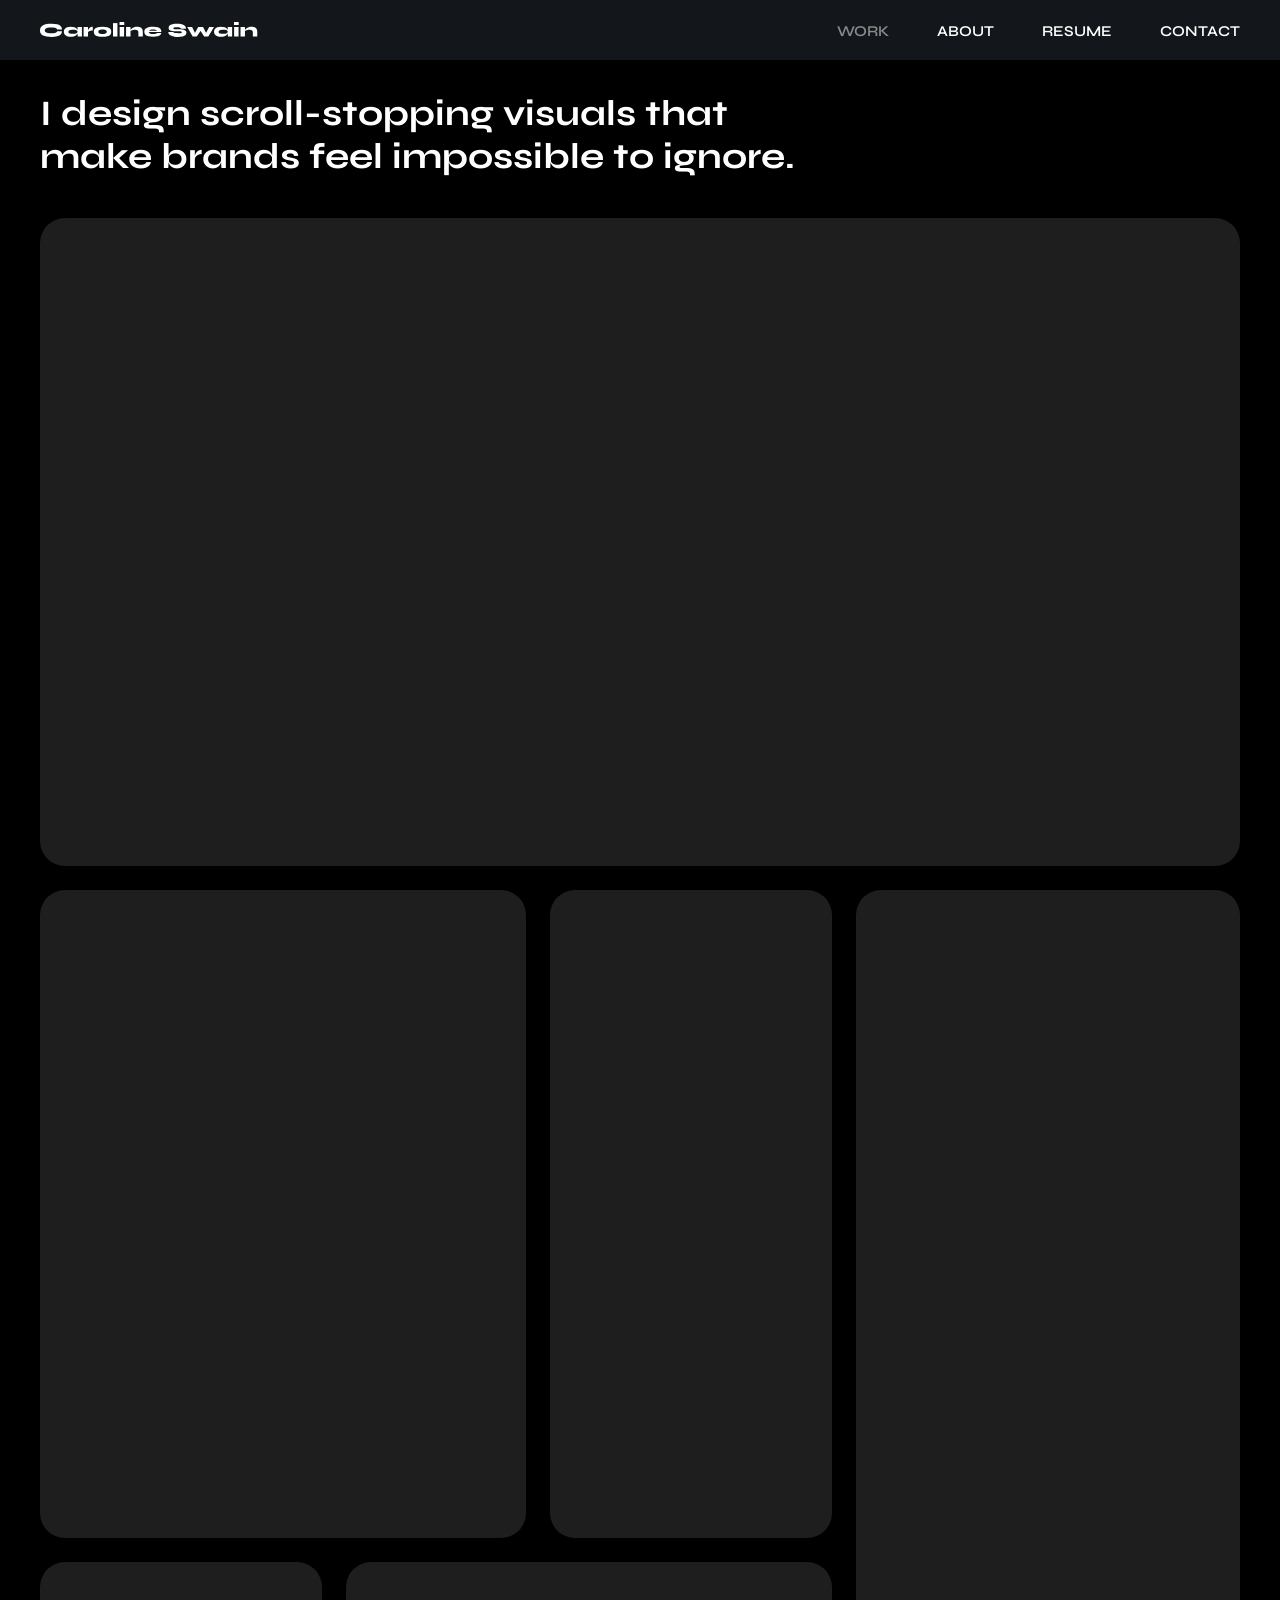
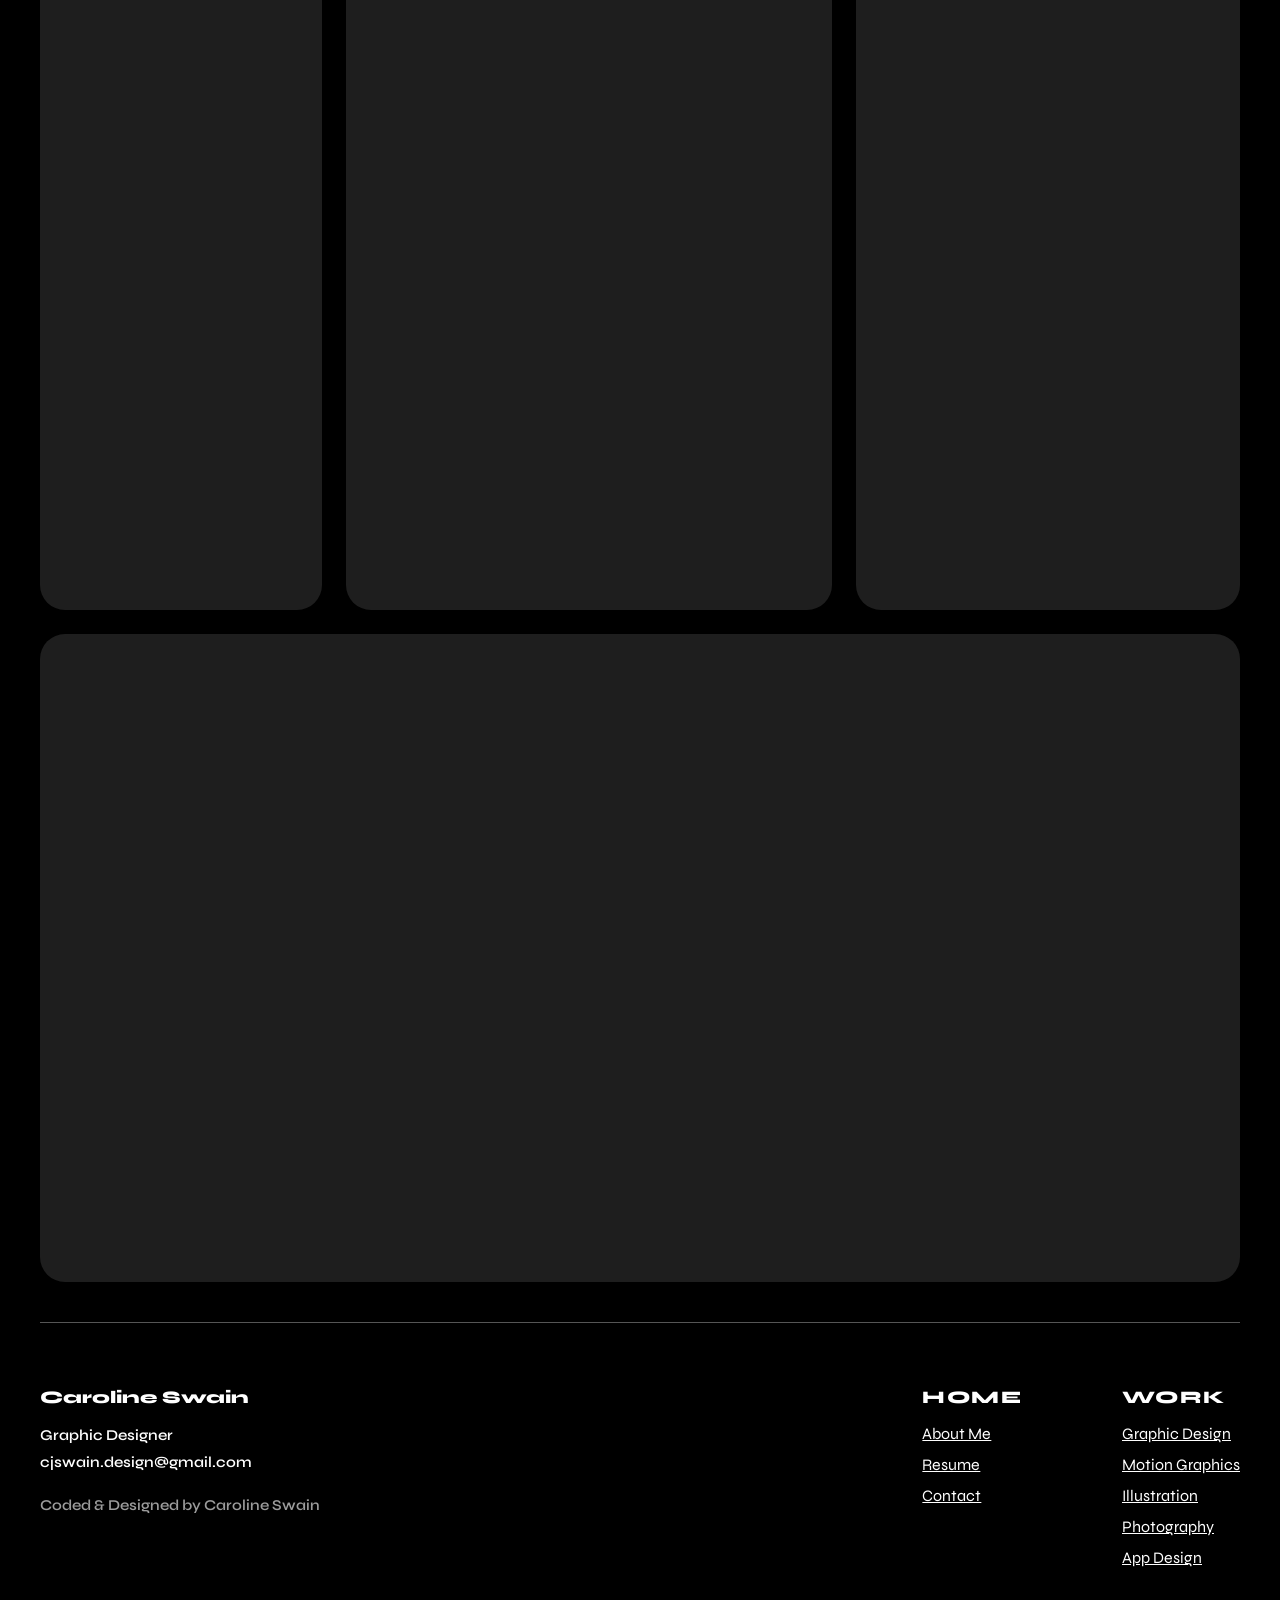
==== commit eae252bf: "Footer edit" ====
--- a/index.html
+++ b/index.html
@@ -81,7 +81,7 @@
     </section>
 
     <div class="footer-divider"></div>
-    <footer class="footer">
+        <footer class="footer">
         <div class="footer__grid">
 
         <div class="footer__brand">
@@ -90,7 +90,9 @@
         <a href="mailto:cjswain.design@gmail.com" class="footer__email">
             cjswain.design@gmail.com
         </a>
-
+        <div class="codedby">
+        <p class="footer__codedby">Coded & Designed by Caroline Swain</p>
+        </div>
         <div class="footer__socials">
         </div>
         </div>
--- a/css/styles.css
+++ b/css/styles.css
@@ -225,6 +225,7 @@
 
 /* PROJECT PAGE */
 .intro__group{
+    max-width: 1050px;
 }
 .intro__project__title{
     color: #00A3FF;
@@ -242,7 +243,6 @@
 }
 /* Project challenge */
 .challenge__group{
-
 }
 .challenge__header__group{
     padding-bottom: 1.5rem;
@@ -306,8 +306,7 @@
     justify-content: center;     /* vertical centering */
     align-items: center;         /* horizontal centering */
     text-align: center;
-    padding-left: 18rem;
-    padding-right: 18rem;
+    padding: 4rem 2rem;
     background: radial-gradient(circle at 120% 40%, #0f0f0f 0%, #000000 70%);
     border-radius: 30px;
     background: radial-gradient(circle at 120% 40%, #0f0f0f 0%, #000000 70%);
@@ -652,17 +651,17 @@
 @media (max-width: 1100px) {
     .grid-container{
     grid-template-columns: repeat(6, 1fr);
-    gap: 1rem;
+    gap: 1.22rem;
     margin-bottom: 40px;
     }
     .grid-container-about{
     grid-template-columns: repeat(6, 1fr);
-    gap: 1rem;
+    gap: 1.22rem;
     margin-bottom: 40px;
     }
     .grid-container-project{
     grid-template-columns: repeat(6, 1fr);
-    gap: 1rem;
+    gap: 1.22rem;
     margin-bottom: 40px;
     }
     .contact-grid-container {
@@ -715,32 +714,55 @@
         grid-column: 3 / span 4; 
         grid-row: 4 / span 1;
     }   
-        .box-about-1{
-        grid-column: 1 / span 6;
-        grid-row: 1 / span 3;
-        color: #000;
-        background-color: #000;
-        }
-        .box-about-2{
-            grid-column: 1 / span 6;
-            grid-row: 4 / span 3;
-        }
-        .box-about-3{
-            grid-column: 1 / span 6;
-            grid-row: 7 / span 3
-        }
-        .box-about-4{
-            grid-column: 1 / span 6;
-            grid-row: 10 / span 3;
-        }
+    .box-about-1{
+    grid-column: 1 / span 6;
+    grid-row: 1 / span 3;
+    color: #000;
+    background-color: #000;
+    }
+    .box-about-2{
+    grid-column: 1 / span 6;
+    grid-row: 4 / span 3;
+    }
+    .box-about-3{
+    grid-column: 1 / span 6;
+    grid-row: 7 / span 3
+    }
+    .box-about-4{
+    grid-column: 1 / span 6;
+    grid-row: 10 / span 3;
+    }
         .box-project-1{
         grid-column: 1 / span 6; 
         grid-row: 1 / span 2;
-        padding-left: 2rem;
-        padding-right: 2rem;
-        position: relative;
-
-
+        }
+        .box-project-2{
+        grid-column: 1 / span 4; 
+        grid-row: 3 / span 3;
+        }
+        .box-project-3{
+        grid-column: 5 / span 2; 
+        grid-row: 3 / span 3;
+        }
+        .box-project-4{
+        grid-column: 1 / span 2; 
+        grid-row: 6 / span 3;
+        }
+        .box-project-5{
+        grid-column: 3 / span 4; 
+        grid-row: 6 / span 3;
+        }
+        .box-project-6{
+        grid-column: 1 / span 6; 
+        grid-row: 9 / span 3;
+        }
+        .box-project-7{
+        grid-column: 1 / span 3; 
+        grid-row: 12 / span 3;
+        }
+        .box-project-8{
+        grid-column: 4 / span 3; 
+        grid-row: 12 / span 3;
         }
 }
 
@@ -751,6 +773,11 @@
     margin-bottom: 40px;
     }
     .grid-container-about{
+    grid-template-columns: repeat(6, 1fr);
+    gap: 1.22rem;
+    margin-bottom: 40px;
+    }
+    .grid-container-project{
     grid-template-columns: repeat(6, 1fr);
     gap: 1.22rem;
     margin-bottom: 40px;
@@ -762,8 +789,6 @@
     gap: 2rem;
     align-items: center;
     padding: 40px 40px;
-    
-    
 }
 .contact-grid-container {
     grid-template-columns: 1fr;
@@ -773,7 +798,7 @@
     padding: 40px;
     display: grid;
     align-items: center;
-}
+  }
   .contact-left {
     grid-column: 1;
     justify-self: center;
@@ -806,7 +831,7 @@
     align-items: center;
     }
     .nav__list{
-        column-gap:2rem;
+    column-gap:2rem;
     }
     .home__container{
     margin-top: 3rem;
@@ -816,12 +841,17 @@
 @media (max-width: 680px) {
     .grid-container {
     grid-template-columns: repeat(6, 1fr);
-    gap: 1.2rem;
+    gap: 1.22rem;
     margin-bottom: 40px;
     }
     .grid-container-about{
     grid-template-columns: repeat(6, 1fr);
-    gap: 1.2rem;
+    gap: 1.22rem;
+    margin-bottom: 40px;
+    }
+    .grid-container-project{
+    grid-template-columns: repeat(6, 1fr);
+    gap: 1.22rem;
     margin-bottom: 40px;
     }
   .resume-left {
@@ -876,6 +906,40 @@
         grid-column: 1 / span 6; 
         grid-row: 7 / span 1;
     }
+
+        .box-project-1{
+        grid-column: 1 / span 6; 
+        grid-row: 1 / span 1;
+        }
+        .box-project-2{
+        grid-column: 1 / span 6; 
+        grid-row: 2 / span 1;
+        }
+        .box-project-3{
+        grid-column: 1 / span 6; 
+        grid-row: 3 / span 1;
+        }
+        .box-project-4{
+        grid-column: 1 / span 6; 
+        grid-row: 4 / span 1;
+        }
+        .box-project-5{
+        grid-column: 1 / span 6; 
+        grid-row: 5 / span 1;
+        }
+        .box-project-6{
+        grid-column: 1 / span 6; 
+        grid-row: 6 / span 1;
+        }
+        .box-project-7{
+        grid-column: 1 / span 6; 
+        grid-row: 7 / span 1;
+        }
+        .box-project-8{
+        grid-column: 1 / span 6; 
+        grid-row: 8 / span 1;
+        }
+
   }
     .footer-divider {
             height: 1px;
@@ -892,10 +956,16 @@
         font-weight: 800;
         margin-bottom: 1.1rem;
     }
+    .footer__codedby {
+        font-size: 15px;
+        font-weight: 600;
+        color: #9c9c9c;
+        margin-top: 1.6rem;
+    }
     .footer__role, .footer__email {
         font-size: 15px;
         font-weight: 600;
-        color: #C9C9C9;
+        color: #ffffff;
         margin-bottom: 0.5rem;
     }
     .footer__email:hover {
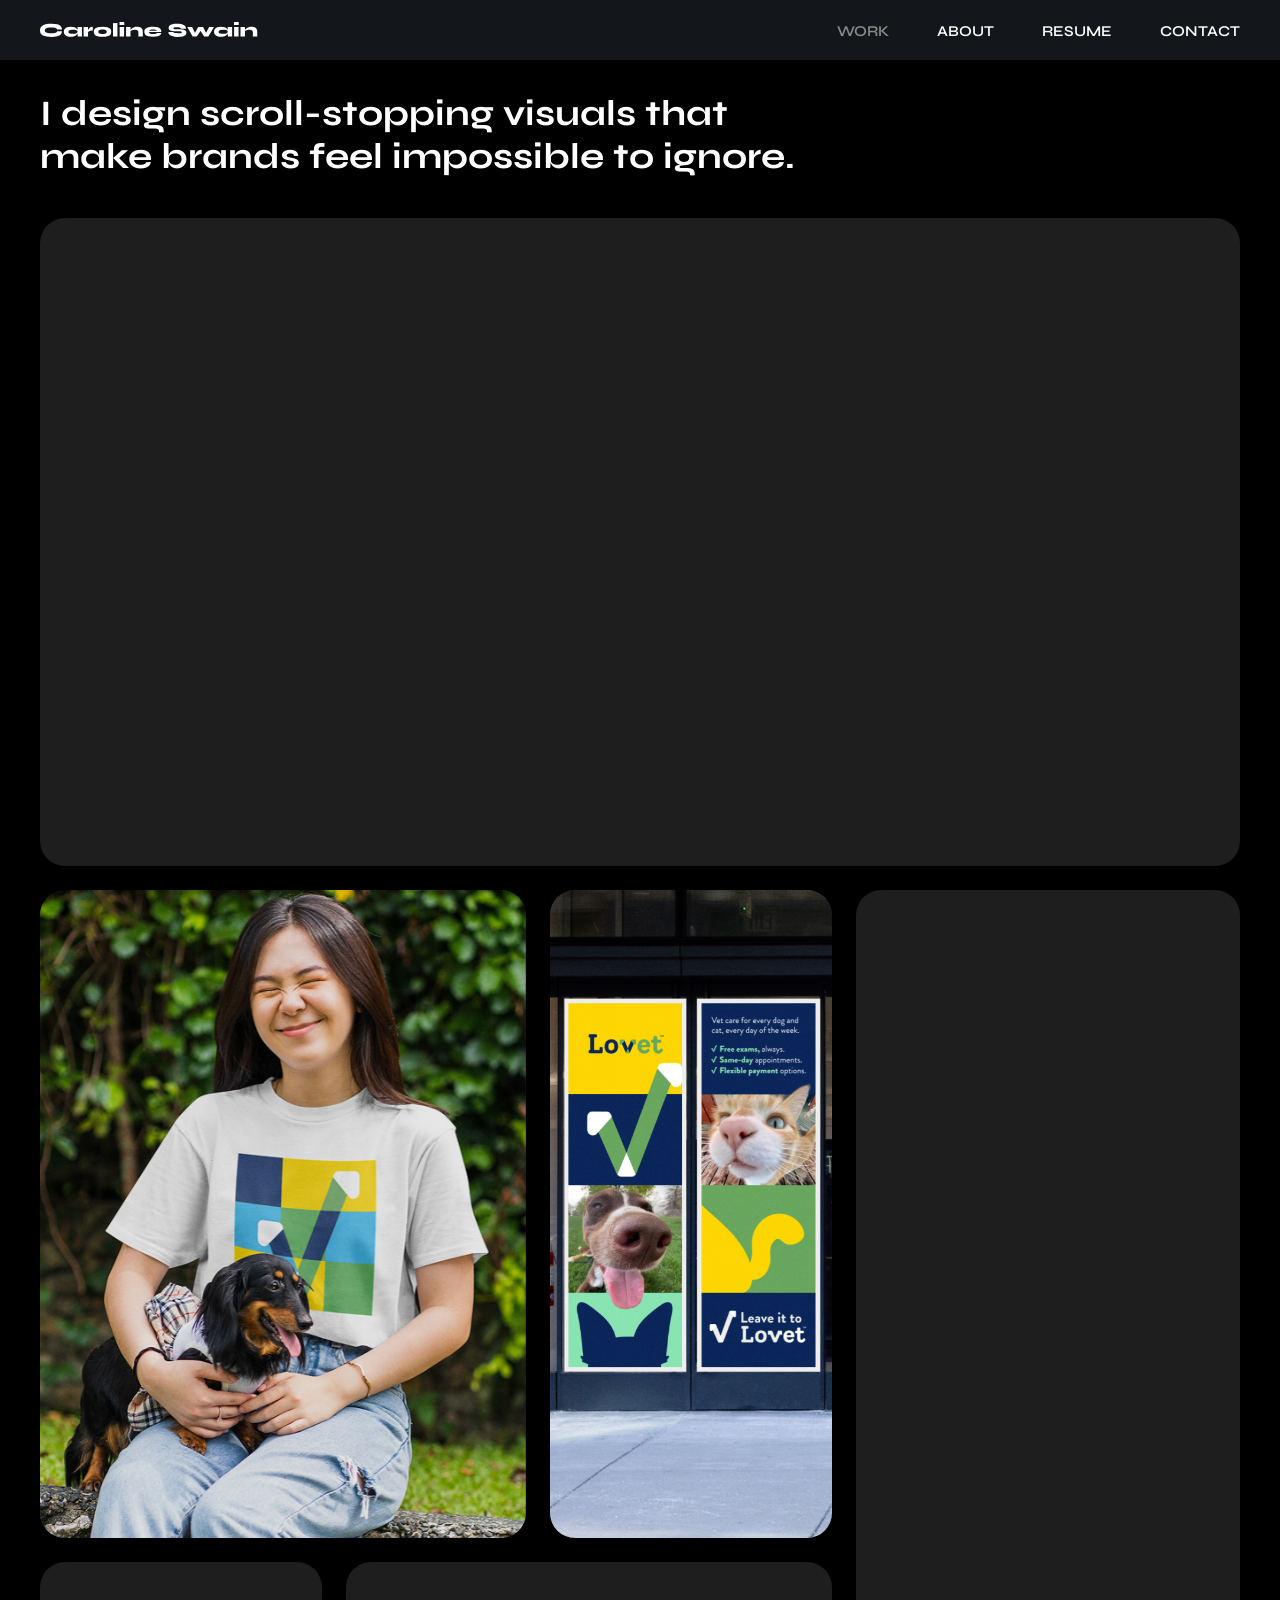
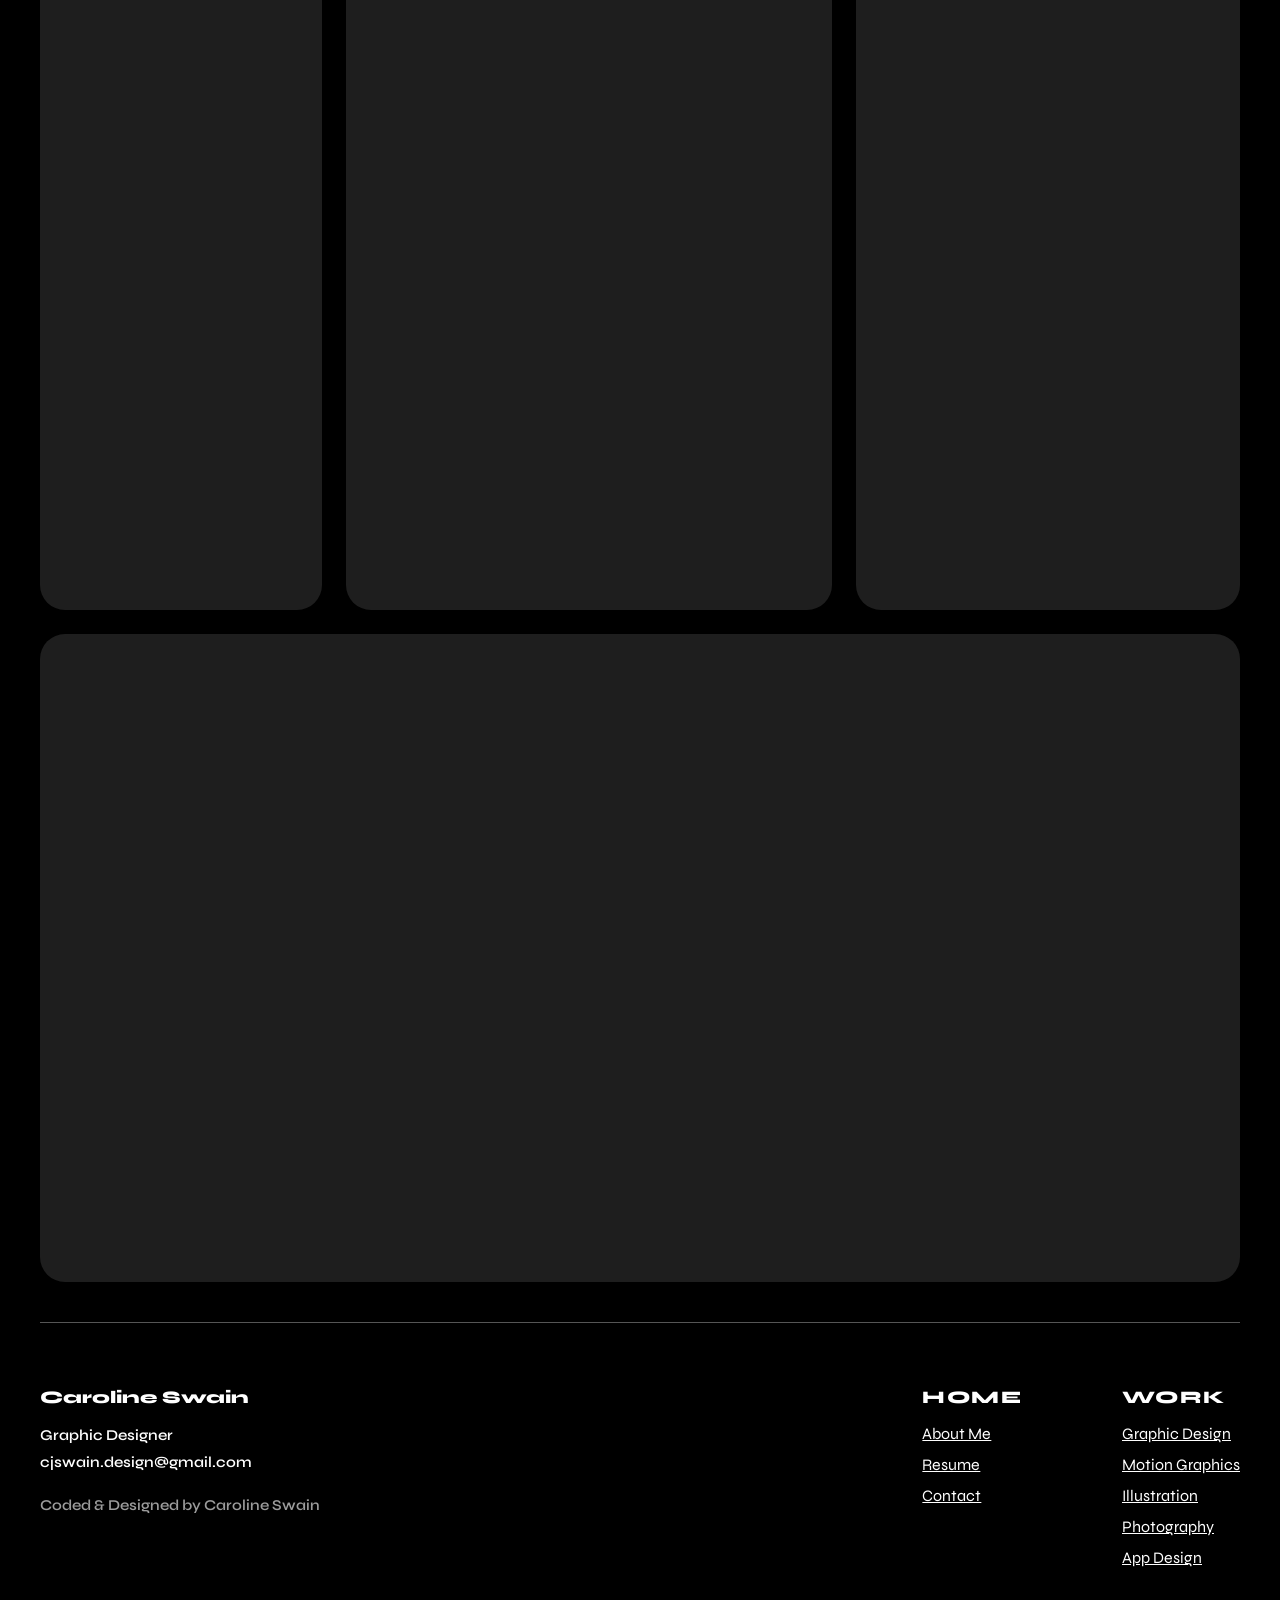
==== commit a192c538: "Image updates" ====
--- a/index.html
+++ b/index.html
@@ -63,7 +63,7 @@
 });
 </script>
 
-    <section clas ="home__container">
+    <section class ="home__container">
         <div class="intro__content">
             <h1 class="intro__title__index">I design scroll-stopping visuals that <br>
                  make brands feel impossible to ignore.</h1>
@@ -71,15 +71,49 @@
 
         <div class="grid-container">
             <div class="box box-1"></div>
-            <div class="box box-2"></div>
-            <div class="box box-3"></div>
+
+            <div class="box box-2">
+            <img class="parallax-img" data-offset="-40" data-intensity="120" src="assets/images/indeximgs/lovet_thumbnail01.png" alt="Lovet Thumbnail 01">
+            </div>
+
+            <div class="box box-3">
+            <img class="parallax-img" data-offset="-40" data-intensity="120" src="assets/images/indeximgs/lovet_thumbnail02.png" alt="Lovet Thumbnail 02">
+
+            </div>
             <div class="box box-4"></div>
             <div class="box box-5"></div>
             <div class="box box-6"></div>
             <div class="box box-7"></div>
         </div>
     </section>
+<script>
+  const images = document.querySelectorAll('.parallax-img');
 
+  function parallax() {
+    const vh = window.innerHeight;
+
+    images.forEach(img => {
+      const box = img.closest('.box');
+      const rect = box.getBoundingClientRect();
+
+      if (rect.bottom > 0 && rect.top < vh) {
+        const progress =
+          (vh - rect.top) / (vh + rect.height);
+
+        const baseOffset = -30;   // keeps focal point safe
+        const intensity = 180;
+
+        const translateY =
+          baseOffset + (progress - 0.5) * intensity;
+
+        img.style.transform = `translateY(${translateY}px)`;
+      }
+    });
+  }
+
+  window.addEventListener('scroll', parallax);
+  window.addEventListener('load', parallax);
+</script>
     <div class="footer-divider"></div>
         <footer class="footer">
         <div class="footer__grid">
--- a/css/styles.css
+++ b/css/styles.css
@@ -152,15 +152,11 @@
 /* END OF DROPDOWN */
 
 .home__container{
-    margin-top: 2rem;
+    margin-top: 1rem;
 }   
-.intro__title__index{
-    color: #fff;
-    font-size: clamp(1.5rem, 2.8vw, 9.5rem);
-    font-weight: 700;
-}
 .intro__content{
-    padding-top: 2rem;
+    padding-top: 1rem;
+    padding-left: 40px;
 }
 .about__container{
 
@@ -187,7 +183,6 @@
     color: #fff;
     font-size: clamp(1.5rem, 2.8vw, 9.5rem);
     font-weight: 700;
-    padding: 0 40px;
 }
 .intro__content__about p {
     margin-bottom: 1.5rem;
@@ -406,7 +401,11 @@
     object-fit: cover;
     transform: translateY(0);
     will-change: transform;
-}
+    top: 0;
+    left: 0;
+    position: absolute;
+}
+
 
 .box-about-1{
     grid-column: 1 / span 6;
@@ -673,7 +672,7 @@
     display: grid;
     align-items: center;
     }
-  .contact-left {
+    .contact-left {
     grid-column: 1;
     justify-self: center;
     text-align: center; 
@@ -716,21 +715,21 @@
     }   
     .box-about-1{
     grid-column: 1 / span 6;
-    grid-row: 1 / span 3;
+    grid-row: 1 / span 2;
     color: #000;
     background-color: #000;
     }
     .box-about-2{
     grid-column: 1 / span 6;
-    grid-row: 4 / span 3;
+    grid-row: 3 / span 3;
     }
     .box-about-3{
     grid-column: 1 / span 6;
-    grid-row: 7 / span 3
+    grid-row: 6 / span 3
     }
     .box-about-4{
     grid-column: 1 / span 6;
-    grid-row: 10 / span 3;
+    grid-row: 9 / span 3;
     }
         .box-project-1{
         grid-column: 1 / span 6; 
@@ -759,6 +758,7 @@
         .box-project-7{
         grid-column: 1 / span 3; 
         grid-row: 12 / span 3;
+        padding-right: 2.5rem;
         }
         .box-project-8{
         grid-column: 4 / span 3; 
@@ -770,6 +770,7 @@
     .grid-container {
     grid-template-columns: repeat(6, 1fr);
     gap: 1.22rem;
+        margin-top: 20px;
     margin-bottom: 40px;
     }
     .grid-container-about{
@@ -790,6 +791,7 @@
     align-items: center;
     padding: 40px 40px;
 }
+
 .contact-grid-container {
     grid-template-columns: 1fr;
     grid-template-rows: auto;
@@ -820,6 +822,10 @@
     grid-row: 2 / 3;
     justify-self: center;
     }
+      .intro__content{
+    padding-top: 2.5rem;
+    padding-left: 40px;
+}
     .box{
         min-height: 420px;
         border-radius: 18px;
@@ -834,8 +840,37 @@
     column-gap:2rem;
     }
     .home__container{
-    margin-top: 3rem;
-    }
+    margin-top: .2rem;
+    }
+    .box-about-1{
+    grid-column: 1 / span 6;
+    grid-row: 1 / span 2;
+    }
+    .box-about-2{
+    grid-column: 1 / span 6;
+    grid-row: 3 / span 3;
+    }
+    .box-about-3{
+    grid-column: 1 / span 6;
+    grid-row: 6 / span 3
+    }
+    .box-about-4{
+    grid-column: 1 / span 6;
+    grid-row: 9 / span 3;
+    }
+            .intro__project__paragraphs{
+            color:#ebebeb;
+            font-size: clamp(1.1rem, 1.3vw + .6rem, 1rem);
+            line-height: 1.5;
+            }
+            .challenge__description, .solution__description{
+            color:#ebebeb;
+            line-height: 1.4;
+            font-size: clamp(1.1rem, 1.3vw + .6rem, 1rem);
+            }
+            .challenge__header__group, .solution__header__group{
+            padding-bottom: 1rem;
+}
   }
 
 @media (max-width: 680px) {
@@ -860,7 +895,18 @@
     text-align: center; 
     max-width: 420px;
   }
-
+  .intro__content{
+    padding-top: 2.5rem;
+    padding-left: 40px;
+}
+  .intro__title__index{
+        font-size: clamp(1.1rem, 1.3vw + .6rem, 1rem);
+        line-height: 1.5;
+  }
+    .intro__paragraphs__about p{
+        font-size: clamp(1.1rem, 1.3vw + .6rem, 1rem);
+        line-height: 1.5;
+    }
     .resume-right {
     background: white;
     border-radius: 25px;
@@ -906,7 +952,32 @@
         grid-column: 1 / span 6; 
         grid-row: 7 / span 1;
     }
-
+    .box-about-1{
+    grid-column: 1 / span 6;
+    grid-row: 1 / span 2;
+    }
+    .box-about-2{
+    grid-column: 1 / span 6;
+    grid-row: 3 / span 2;
+    }
+    .box-about-3{
+    grid-column: 1 / span 6;
+    grid-row: 5 / span 2;
+    }
+    .box-about-4{
+    grid-column: 1 / span 6;
+    grid-row: 7 / span 2;
+    }
+        .intro__project__paragraphs{
+            color:#ebebeb;
+            font-size: clamp(1rem, 1.2vw + .6rem, 1rem);
+            line-height: 1.46;
+        }
+        .challenge__description, .solution__description{
+        color:#ebebeb;
+        line-height: 1.46;
+        font-size: clamp(1rem, 1.2vw + .6rem, 1rem);
+        }
         .box-project-1{
         grid-column: 1 / span 6; 
         grid-row: 1 / span 1;
@@ -1053,4 +1124,15 @@
             padding-right: 40px;
         }
     }
+    
+        @media (max-width: 340px) {
+        .footer__grid {
+            grid-template-columns: 1fr;
+            gap: 1rem;
+        }
+                .footer {
+            padding-left: 40px;
+            padding-right: 40px;
+        }
+    }
     
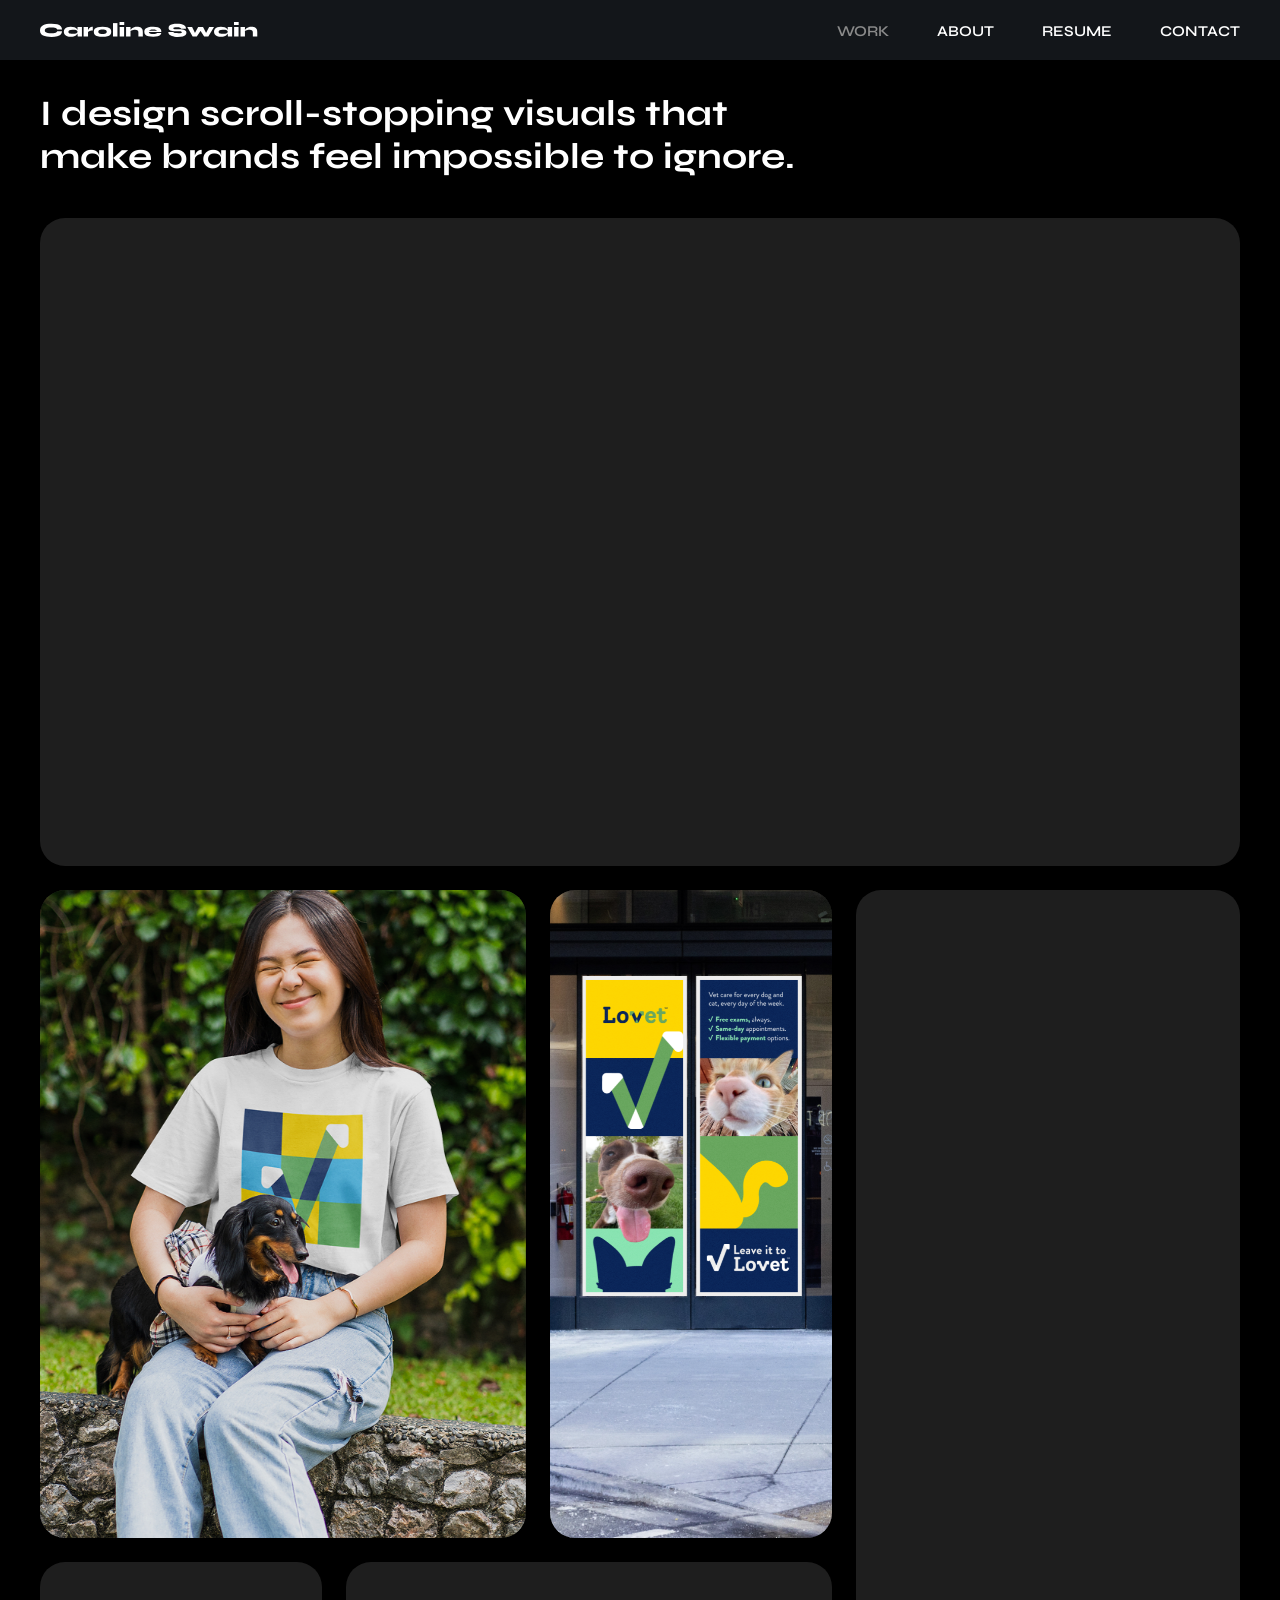
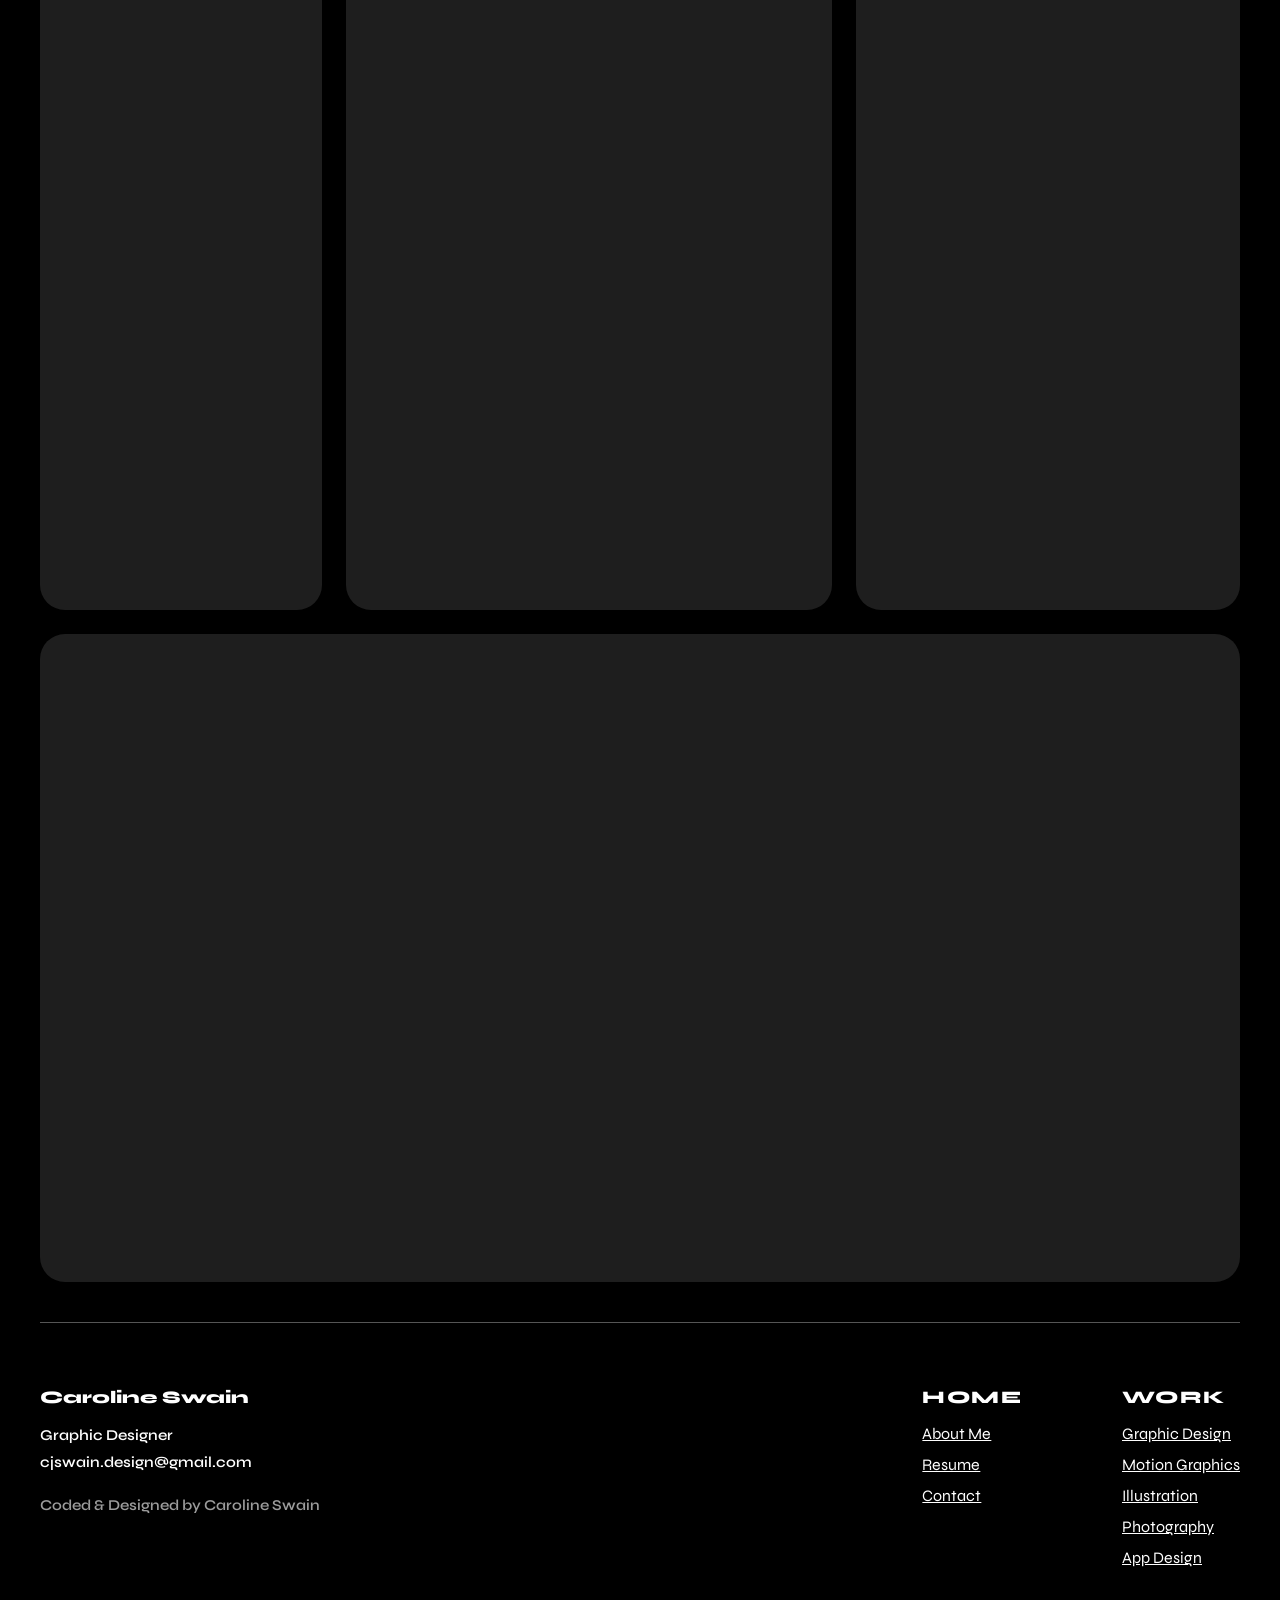
==== commit fbc50fa7: "More subtle parallax" ====
--- a/index.html
+++ b/index.html
@@ -73,11 +73,11 @@
             <div class="box box-1"></div>
 
             <div class="box box-2">
-            <img class="parallax-img" data-offset="-40" data-intensity="120" src="assets/images/indeximgs/lovet_thumbnail01.png" alt="Lovet Thumbnail 01">
+            <img class="parallax-img" data-offset="-20" data-intensity="120" src="assets/images/indeximgs/lovet_thumbnail01.png" alt="Lovet Thumbnail 01">
             </div>
 
             <div class="box box-3">
-            <img class="parallax-img" data-offset="-40" data-intensity="120" src="assets/images/indeximgs/lovet_thumbnail02.png" alt="Lovet Thumbnail 02">
+            <img class="parallax-img" data-offset="-20" data-intensity="120" src="assets/images/indeximgs/lovet_thumbnail02.png" alt="Lovet Thumbnail 02">
 
             </div>
             <div class="box box-4"></div>
@@ -101,7 +101,7 @@
           (vh - rect.top) / (vh + rect.height);
 
         const baseOffset = -30;   // keeps focal point safe
-        const intensity = 180;
+        const intensity = 160;
 
         const translateY =
           baseOffset + (progress - 0.5) * intensity;
--- a/css/styles.css
+++ b/css/styles.css
@@ -397,7 +397,7 @@
 
 .parallax-img {
     width: 100%;
-    height: 140%;
+    height: 120%;
     object-fit: cover;
     transform: translateY(0);
     will-change: transform;
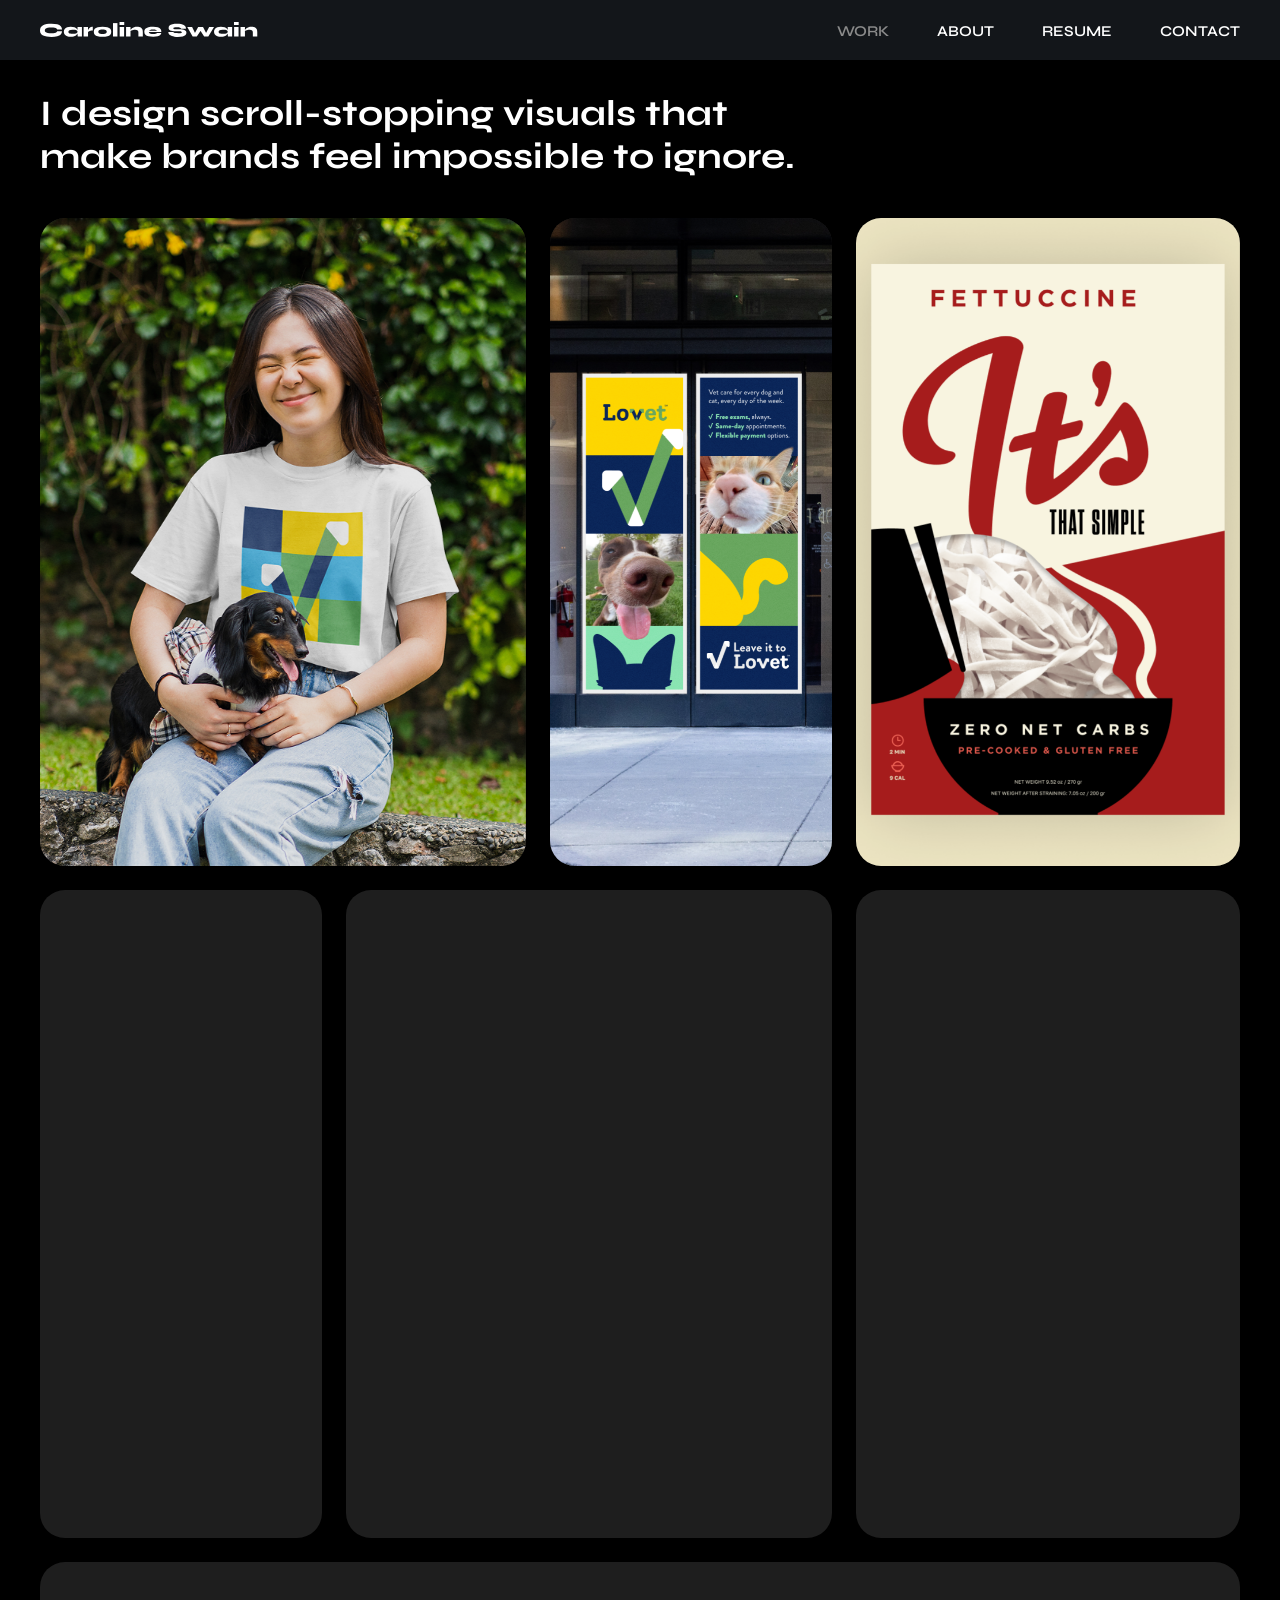
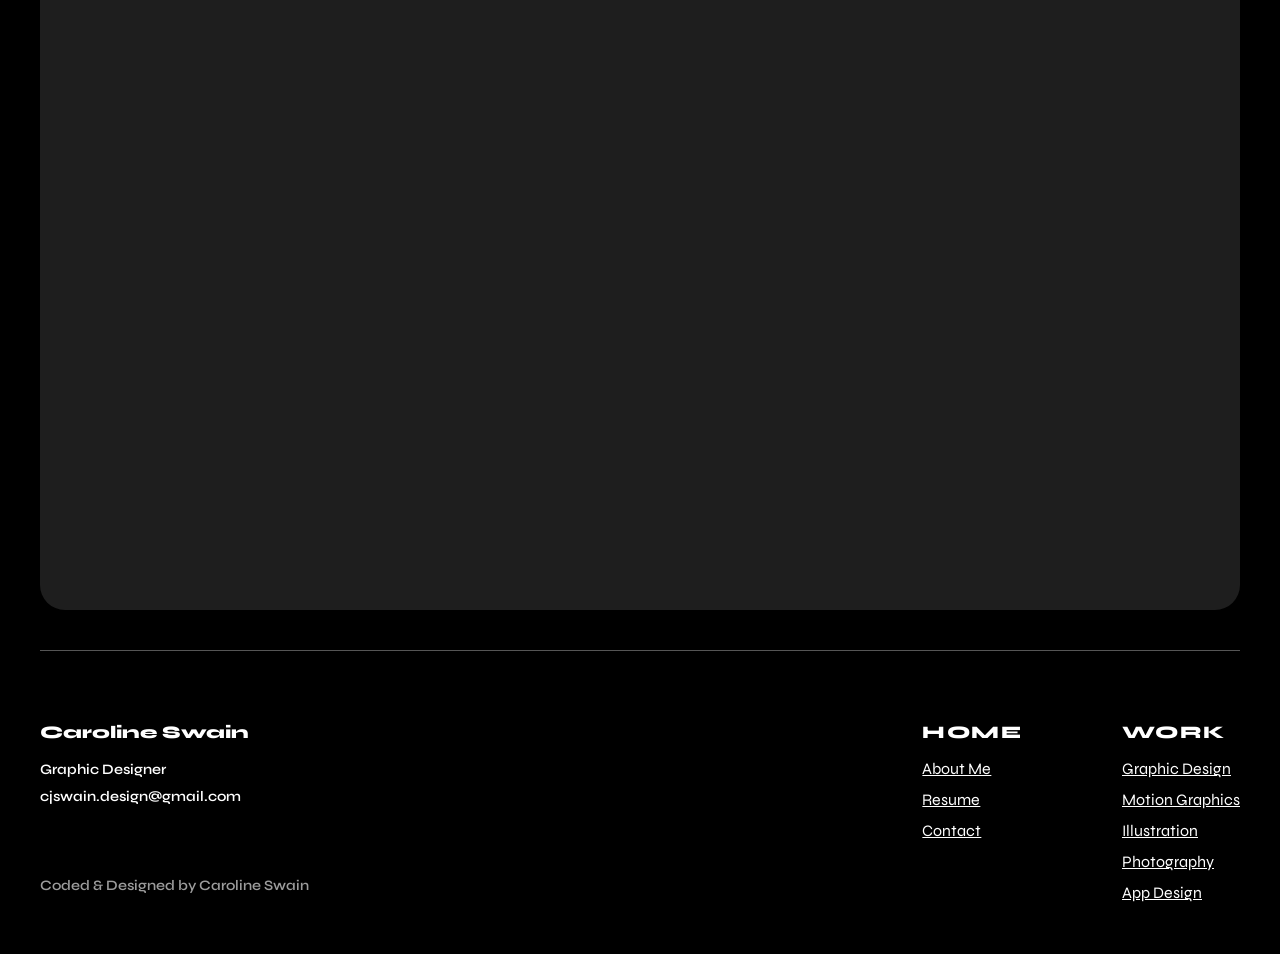
==== commit 2d19ac60: "Project updates" ====
--- a/index.html
+++ b/index.html
@@ -3,7 +3,7 @@
 <head>
     <meta charset="UTF-8">
     <meta name="viewport" content="width=device-width, initial-scale=1.0">
-    <title>Swain | Portfolio</title>
+    <title>Caroline Swain | Portfolio</title>
     <link rel="stylesheet" href="css/styles.css">
 
     <link rel="preconnect" href="https://fonts.googleapis.com">
@@ -22,9 +22,9 @@
                 <li class="nav__item nav__item__dropdown">
                     <a href="index.html" class="nav__link nav__link--active">WORK</a>
                     <ul class="dropdown">
-                        <li><a href="project1.html">PROJECT ONE</a></li>
-                        <li><a href="project2.html">PROJECT TWO</a></li>
-                        <li><a href="project3.html">PROJECT THREE</a></li>
+                        <li><a href="project1.html">IT'S THAT SIMPLE</a></li>
+                        <li><a href="project2.html">LOVET: VET CARE</a></li>
+                        <li><a href="project3.html">GELETKA+</a></li>
                     </ul>
                 </li>
                  </li>
@@ -70,50 +70,31 @@
         </div>
 
         <div class="grid-container">
-            <div class="box box-1"></div>
+            <div class="box box-1">
+                <img class="parallax-img" data-offset="-20" data-intensity="120" src="assets/images/indeximgs/lovet_thumbnail01.png" alt="Lovet Thumbnail 01">
+            </div>
 
             <div class="box box-2">
-            <img class="parallax-img" data-offset="-20" data-intensity="120" src="assets/images/indeximgs/lovet_thumbnail01.png" alt="Lovet Thumbnail 01">
+                <img class="parallax-img" data-offset="-20" data-intensity="120" src="assets/images/indeximgs/lovet_thumbnail02.png" alt="Lovet Thumbnail 02">
+
             </div>
 
             <div class="box box-3">
-            <img class="parallax-img" data-offset="-20" data-intensity="120" src="assets/images/indeximgs/lovet_thumbnail02.png" alt="Lovet Thumbnail 02">
+          <img class="parallax-img" data-offset="-20" data-intensity="120" src="assets/images/indeximgs/Pasta_Bag_Design2.png" alt="Bag_Design_ITS">
+            </div>
+            <div class="box box-4">
+            <video class="parallax-img" data-offset="-20" data-intensity="120" autoplay muted loop playsinline>
+            <source src="assets/videos/Its_That_Simple_Social_Chicken_Alfredo.mp4" type="video/mp4">
+            Your browser does not support the video tag.
+            </video>
+            </div>
 
-            </div>
-            <div class="box box-4"></div>
             <div class="box box-5"></div>
             <div class="box box-6"></div>
             <div class="box box-7"></div>
         </div>
     </section>
-<script>
-  const images = document.querySelectorAll('.parallax-img');
 
-  function parallax() {
-    const vh = window.innerHeight;
-
-    images.forEach(img => {
-      const box = img.closest('.box');
-      const rect = box.getBoundingClientRect();
-
-      if (rect.bottom > 0 && rect.top < vh) {
-        const progress =
-          (vh - rect.top) / (vh + rect.height);
-
-        const baseOffset = -30;   // keeps focal point safe
-        const intensity = 160;
-
-        const translateY =
-          baseOffset + (progress - 0.5) * intensity;
-
-        img.style.transform = `translateY(${translateY}px)`;
-      }
-    });
-  }
-
-  window.addEventListener('scroll', parallax);
-  window.addEventListener('load', parallax);
-</script>
     <div class="footer-divider"></div>
         <footer class="footer">
         <div class="footer__grid">
@@ -154,7 +135,34 @@
         </div>
 
     </footer>
+<script>
+  const images = document.querySelectorAll('.parallax-img');
 
+  function parallax() {
+    const vh = window.innerHeight;
+
+    images.forEach(img => {
+      const box = img.closest('.box');
+      const rect = box.getBoundingClientRect();
+
+      if (rect.bottom > 0 && rect.top < vh) {
+        const progress =
+          (vh - rect.top) / (vh + rect.height);
+
+        const baseOffset = -30;   // keeps focal point safe
+        const intensity = 160;
+
+        const translateY =
+          baseOffset + (progress - 0.5) * intensity;
+
+        img.style.transform = `translateY(${translateY}px)`;
+      }
+    });
+  }
+
+  window.addEventListener('scroll', parallax);
+  window.addEventListener('load', parallax);
+</script>
 
 
 
--- a/css/styles.css
+++ b/css/styles.css
@@ -193,7 +193,7 @@
     color:#ebebeb;
 }
 .intro__paragraphs__about{
-    margin-top: 3rem;
+    margin-top: 1.5rem;
 }
 .intro__paragraphs__about a{
     text-decoration: underline;
@@ -220,7 +220,7 @@
 
 /* PROJECT PAGE */
 .intro__group{
-    max-width: 1050px;
+    max-width: 1090px;
 }
 .intro__project__title{
     color: #00A3FF;
@@ -228,6 +228,7 @@
     font-weight: 700;
     padding-bottom:1rem;
 }
+
 .intro__project__paragraphs{
     color:#ebebeb;
     font-size: clamp(1.25rem, 1.1vw + 1rem, 1.45rem);
@@ -425,39 +426,34 @@
     grid-column: 5 / span 8;
     grid-row: 2 / span 3;
 }
+
 .box-1 {
+    grid-column: 1 / span 5;
+    grid-row: 1 / span 3;
+}
+.box-2 {
+    grid-column: 6 / span 3;
+    grid-row: 1 / span 3;
+}
+.box-3 {
+    grid-column: 9 / span 4;
+    grid-row: 1 / span 3;
+}
+.box-4 {
+    grid-column: 1 / span 3;
+    grid-row: 4 / span 3;
+}
+.box-5 {
+    grid-column: 4 / span 5;
+    grid-row: 4 / span 3;
+}
+.box-6 {
+    grid-column: 9 / span 4;
+    grid-row: 4 / span 3;
+}
+.box-7{
     grid-column: 1 / span 12;
-    grid-row: 1 / span 3;
-
-}
-.box-2 {
-    grid-column: 1 / span 5;
-    grid-row: 4 / span 3;
-
-}
-.box-3 {
-    grid-column: 6 / span 3;
-    grid-row: 4 / span 3;
-
-}
-.box-4 {
-    grid-column: 9 / span 4;
-    grid-row: 4 / span 6;
-
-}
-.box-5 {
-    grid-column: 1 / span 3;
     grid-row: 7 / span 3;
-
-}
-.box-6 {
-    grid-column: 4 / span 5;
-    grid-row: 7 / span 3;
-
-}
-.box-7 {
-    grid-column: 1 / span 12;
-    grid-row: 10 / span 3;
 }
 .resume-download a:hover,
 .resume-download a:focus {
@@ -528,6 +524,7 @@
     max-width: 1400px;
     padding-left: 40px;
     padding-top: 40px;
+    padding-right: 40px;
     padding-bottom: 90px;
     display: grid;
 }
@@ -548,11 +545,10 @@
 }
 .contact-left {
     max-width: 65ch;
-    flex-shrink:0;
 }
 .contact-panel {
     position: relative;
-    min-width: 780px;  
+    min-width: 300px;  
     border-radius: 30px;
     padding: 50px 85px;
     background: radial-gradient(circle at 120% 40%, #0f0f0f 0%, #000000 70%);
@@ -648,89 +644,106 @@
 }
 
 @media (max-width: 1100px) {
-    .grid-container{
-    grid-template-columns: repeat(6, 1fr);
-    gap: 1.22rem;
-    margin-bottom: 40px;
-    }
-    .grid-container-about{
-    grid-template-columns: repeat(6, 1fr);
-    gap: 1.22rem;
-    margin-bottom: 40px;
-    }
-    .grid-container-project{
-    grid-template-columns: repeat(6, 1fr);
-    gap: 1.22rem;
-    margin-bottom: 40px;
-    }
-    .contact-grid-container {
-    grid-template-columns: 1fr;
-    grid-template-rows: auto;
-    gap: 2rem;
-    margin-left: 0; 
-    padding: 40px;
-    display: grid;
-    align-items: center;
-    }
-    .contact-left {
-    grid-column: 1;
-    justify-self: center;
-    text-align: center; 
-    max-width: 550px;
-    } 
-    .nav__list{
-    column-gap:3rem;
-    }
-    .box{
-        min-height: 500px;
-        border-radius: 20px;
-    }
-    .box-1{
-        grid-column: 1 / span 6; 
+        .grid-container{
+        grid-template-columns: repeat(6, 1fr);
+        gap: 1.22rem;
+        margin-bottom: 40px;
+        }
+        .grid-container-about{
+        grid-template-columns: repeat(6, 1fr);
+        gap: 1.22rem;
+        margin-bottom: 40px;
+        }
+        .grid-container-project{
+        grid-template-columns: repeat(6, 1fr);
+        gap: 1.22rem;
+        margin-bottom: 40px;
+        }
+        .contact-grid-container {
+        grid-template-columns: 1fr;
+        grid-template-rows: auto;
+        gap: 2rem;
+        margin-left: 0; 
+        padding-left: 40px;
+        padding-right: 40px;
+        display: grid;
+        align-items: center;
+        }
+        .contact-panel {
+        position: relative;
+        min-width: 300px;  
+        border-radius: 30px;
+        padding: 50px 85px;
+        background: radial-gradient(circle at 120% 40%, #0f0f0f 0%, #000000 70%);
+        overflow: hidden;
+        z-index: 0;
+        }
+        .contact-left {
+        grid-column: 1;
+        justify-self: center;
+        text-align: center; 
+        max-width: 550px;
+        } 
+        .nav__list{
+        column-gap:3rem;
+        }
+        .box{
+            min-height: 500px;
+            border-radius: 20px;
+        }
+    .box-1 { 
+    grid-column: 1 / span 4; 
+    grid-row: 1 / span 1;
+    }
+
+    .box-2 {
+        grid-column: 5 / span 2; 
         grid-row: 1 / span 1;
     }
-    .box-2{
-        grid-column: 1 / span 4; 
+
+    .box-3 {
+        grid-column: 1 / span 3; 
         grid-row: 2 / span 1;
     }
-    .box-3{
-        grid-column: 5 / span 2; 
+
+    .box-4 {
+        grid-column: 4 / span 3; 
         grid-row: 2 / span 1;
     }
-    .box-4{
-        grid-column: 1 / span 3; 
+
+    .box-5 { 
+        grid-column: 1 / span 2; 
         grid-row: 3 / span 1;
     }
-    .box-5{
-        grid-column: 4 / span 3; 
+
+    .box-6 { 
+        grid-column: 3 / span 4; 
         grid-row: 3 / span 1;
     }
-    .box-6{
-        grid-column: 1 / span 2; 
+    .box-7 {
+        grid-column: 1 / span 6;
         grid-row: 4 / span 1;
     }
-    .box-7{
-        grid-column: 3 / span 4; 
-        grid-row: 4 / span 1;
-    }   
-    .box-about-1{
-    grid-column: 1 / span 6;
-    grid-row: 1 / span 2;
-    color: #000;
-    background-color: #000;
-    }
-    .box-about-2{
-    grid-column: 1 / span 6;
-    grid-row: 3 / span 3;
-    }
-    .box-about-3{
-    grid-column: 1 / span 6;
-    grid-row: 6 / span 3
-    }
-    .box-about-4{
-    grid-column: 1 / span 6;
-    grid-row: 9 / span 3;
-    }
+
+        .box-about-1{
+        grid-column: 1 / span 6;
+        grid-row: 1 / span 2;
+        color: #000;
+        background-color: #000;
+        }
+        .box-about-2{
+        grid-column: 1 / span 6;
+        grid-row: 3 / span 3;
+        }
+        .box-about-3{
+        grid-column: 1 / span 6;
+        grid-row: 6 / span 3
+        }
+        .box-about-4{
+        grid-column: 1 / span 6;
+        grid-row: 9 / span 3;
+        }
+
         .box-project-1{
         grid-column: 1 / span 6; 
         grid-row: 1 / span 2;
@@ -757,12 +770,12 @@
         }
         .box-project-7{
         grid-column: 1 / span 3; 
-        grid-row: 12 / span 3;
+        grid-row: 12 / span 1;
         padding-right: 2.5rem;
         }
         .box-project-8{
         grid-column: 4 / span 3; 
-        grid-row: 12 / span 3;
+        grid-row: 12 / span 1;
         }
 }
 
@@ -790,29 +803,29 @@
     gap: 2rem;
     align-items: center;
     padding: 40px 40px;
-}
-
-.contact-grid-container {
+    }
+    .contact-grid-container {
     grid-template-columns: 1fr;
     grid-template-rows: auto;
     gap: 2rem;
     margin-left: 0; 
-    padding: 40px;
+    padding-left: 40px;
+    padding-right: 40px;
     display: grid;
     align-items: center;
-  }
-  .contact-left {
+    }
+    .contact-left {
     grid-column: 1;
     justify-self: center;
     text-align: center; 
     max-width: 550px;
-  }
-  .resume-left {
+    }
+    .resume-left {
     grid-column: 1;
     justify-self: center;
     text-align: center; 
     max-width: 420px;
-  }
+    }
     .resume-right {
     background: white;
     border-radius: 25px;
@@ -825,7 +838,7 @@
       .intro__content{
     padding-top: 2.5rem;
     padding-left: 40px;
-}
+    }
     .box{
         min-height: 420px;
         border-radius: 18px;
@@ -858,20 +871,20 @@
     grid-column: 1 / span 6;
     grid-row: 9 / span 3;
     }
-            .intro__project__paragraphs{
-            color:#ebebeb;
-            font-size: clamp(1.1rem, 1.3vw + .6rem, 1rem);
-            line-height: 1.5;
-            }
-            .challenge__description, .solution__description{
-            color:#ebebeb;
-            line-height: 1.4;
-            font-size: clamp(1.1rem, 1.3vw + .6rem, 1rem);
-            }
-            .challenge__header__group, .solution__header__group{
-            padding-bottom: 1rem;
-}
-  }
+    .intro__project__paragraphs{
+    color:#ebebeb;
+    font-size: clamp(1.1rem, 1.3vw + .6rem, 1rem);
+    line-height: 1.5;
+    }
+    .challenge__description, .solution__description{
+    color:#ebebeb;
+    line-height: 1.4;
+    font-size: clamp(1.1rem, 1.3vw + .6rem, 1rem);
+    }
+    .challenge__header__group, .solution__header__group{
+    padding-bottom: 1rem;
+    }
+}
 
 @media (max-width: 680px) {
     .grid-container {
@@ -886,88 +899,130 @@
     }
     .grid-container-project{
     grid-template-columns: repeat(6, 1fr);
+    grid-auto-rows: minmax(250px, auto); /* base row height */
     gap: 1.22rem;
     margin-bottom: 40px;
     }
-  .resume-left {
-    grid-column: 1;
-    justify-self: center;
-    text-align: center; 
-    max-width: 420px;
-  }
-  .intro__content{
-    padding-top: 2.5rem;
-    padding-left: 40px;
-}
-  .intro__title__index{
-        font-size: clamp(1.1rem, 1.3vw + .6rem, 1rem);
-        line-height: 1.5;
-  }
-    .intro__paragraphs__about p{
-        font-size: clamp(1.1rem, 1.3vw + .6rem, 1rem);
-        line-height: 1.5;
-    }
-    .resume-right {
-    background: white;
-    border-radius: 25px;
-    padding: 10px 10px;
-    max-width: 700px;
-    grid-column: 1 / 3;
-    grid-row: 2 / 3;
-    justify-self: center;
-    }
-    .nav__list{
-    column-gap:2rem;
-    }
-
-    .box{
-        min-height: 355px;
-        border-radius: 12px;
-    }
-    .box-1{
-        grid-column: 1 / span 6; 
-        grid-row: 1 / span 1;
-    }
-    .box-2{
-        grid-column: 1 / span 6; 
-        grid-row: 2 / span 1;
-    }
-    .box-3{
-        grid-column: 1 / span 6; 
-        grid-row: 3 / span 1;
-    }
-    .box-4{
-        grid-column: 1 / span 6; 
-        grid-row: 4 / span 1;
-    }
-    .box-5{
-        grid-column: 1 / span 6; 
-        grid-row: 5 / span 1;
-    }
-    .box-6{
-        grid-column: 1 / span 6; 
-        grid-row: 6 / span 1;
-    }
-    .box-7{
-        grid-column: 1 / span 6; 
-        grid-row: 7 / span 1;
-    }
-    .box-about-1{
-    grid-column: 1 / span 6;
-    grid-row: 1 / span 2;
-    }
-    .box-about-2{
-    grid-column: 1 / span 6;
-    grid-row: 3 / span 2;
-    }
-    .box-about-3{
-    grid-column: 1 / span 6;
-    grid-row: 5 / span 2;
-    }
-    .box-about-4{
-    grid-column: 1 / span 6;
-    grid-row: 7 / span 2;
-    }
+    .contact-panel {
+    position: relative;
+    min-width: 300px;  
+    border-radius: 30px;
+    padding: 30px 35px;
+    background: radial-gradient(circle at 120% 40%, #0f0f0f 0%, #000000 70%);
+    overflow: hidden;
+    z-index: 0;
+    }
+    .intro__content__about p {
+        margin-bottom: 1rem;
+        font-size: clamp(1rem, 1.2vw + .6rem, 1rem);
+        line-height: 1.46;
+    }
+    .intro__project__title{
+        font-size: clamp(2rem, 3vw + 1rem, 4rem);
+        padding-bottom: .8rem;
+    }
+    .resume-title {
+        font-size: clamp(2.5rem, 3vw + 1rem, 4rem);
+    }
+    .resume-download a {
+        font-size: clamp(1rem, 1vw + .5rem, 1.3rem);
+    }
+    .contact-title {
+        font-size: clamp(2.5rem, 3vw + 1rem, 4rem);
+        font-weight: 700;
+    }
+    .contact-subtitle {
+        color:#ebebeb;
+        font-size: clamp(1rem, 1vw + .5rem, 1.3rem);
+    }
+    .intro_eyebrow__about{
+        font-size: clamp(1.45rem, 1.8vw, 6rem);
+        font-weight: 700;
+    }
+    .intro__title__about{
+        font-size: clamp(2.5rem, 3vw + 1rem, 4rem);
+        font-weight: 700;
+    }
+    .contact-row {
+        display: flex;
+        gap: 2rem;
+        margin-bottom: 2rem;
+    }
+    .resume-left {
+        grid-column: 1;
+        justify-self: center;
+        text-align: center; 
+        max-width: 420px;
+    }
+    .intro__content{
+        padding-top: 2.5rem;
+        padding-left: 40px;
+    }
+        .intro__title__index{
+            font-size: clamp(1.1rem, 1.3vw + .6rem, 1rem);
+            line-height: 1.5;
+        }
+        .resume-right {
+            background: white;
+            border-radius: 25px;
+            padding: 10px 10px;
+            max-width: 700px;
+            grid-column: 1 / 3;
+            grid-row: 2 / 3;
+            justify-self: center;
+        }
+        .nav__list{
+        column-gap:2rem;
+        }
+
+        .box{
+            min-height: 355px;
+            border-radius: 12px;
+        }
+        .box-1{
+            grid-column: 1 / span 6; 
+            grid-row: 1 / span 1;
+        }
+        .box-2{
+            grid-column: 1 / span 6; 
+            grid-row: 2 / span 1;
+        }
+        .box-3{
+            grid-column: 1 / span 6; 
+            grid-row: 3 / span 1;
+        }
+        .box-4{
+            grid-column: 1 / span 6; 
+            grid-row: 4 / span 1;
+        }
+        .box-5{
+            grid-column: 1 / span 6; 
+            grid-row: 5 / span 1;
+        }
+        .box-6{
+            grid-column: 1 / span 6; 
+            grid-row: 6 / span 1;
+        }
+        .box-7{
+            grid-column: 1 / span 6; 
+            grid-row: 7 / span 1;
+        }
+        .box-about-1{
+        grid-column: 1 / span 6;
+        grid-row: 1 / span 2;
+        }
+        .box-about-2{
+        grid-column: 1 / span 6;
+        grid-row: 3 / span 2;
+        }
+        .box-about-3{
+        grid-column: 1 / span 6;
+        grid-row: 5 / span 2;
+        }
+        .box-about-4{
+        grid-column: 1 / span 6;
+        grid-row: 7 / span 2;
+        }
         .intro__project__paragraphs{
             color:#ebebeb;
             font-size: clamp(1rem, 1.2vw + .6rem, 1rem);
@@ -1003,17 +1058,25 @@
         grid-row: 6 / span 1;
         }
         .box-project-7{
+        min-height: 100px;
         grid-column: 1 / span 6; 
         grid-row: 7 / span 1;
+        padding-top: 1rem;
+        padding-right: 1rem;
         }
         .box-project-8{
+        min-height: 200px;
         grid-column: 1 / span 6; 
         grid-row: 8 / span 1;
+        padding-top: 1rem;
+        padding-right: 1rem;
         }
 
   }
+/* 
+  FOOTER */
     .footer-divider {
-            height: 1px;
+        height: .01rem;
         background-color: #555; 
         margin: 0 40px 2rem 40px;
     }
@@ -1028,13 +1091,13 @@
         margin-bottom: 1.1rem;
     }
     .footer__codedby {
-        font-size: 15px;
+        font-size: .9rem;
         font-weight: 600;
         color: #9c9c9c;
-        margin-top: 1.6rem;
+        margin-top: 4.5rem;
     }
     .footer__role, .footer__email {
-        font-size: 15px;
+        font-size: .9rem;
         font-weight: 600;
         color: #ffffff;
         margin-bottom: 0.5rem;
@@ -1048,12 +1111,6 @@
         letter-spacing: 0.08em;
         margin-bottom: 1rem;
     }
-     .headingfooterwork {
-        font-size: 1.1rem;
-        font-weight: 800;
-        letter-spacing: 0.08em;
-        margin-bottom: 1rem;
-    }
     .footer__nav ul {
         list-style: none;
         padding: 0;
@@ -1073,66 +1130,122 @@
 
     .footer {
         color: white;
-        padding: 2rem clamp(20px, 5vw, 60px) 4rem;
+        padding: 2.5rem;
     }
 
     @media (min-width: 1024px) {
-        .footer {
-            padding-left: 40px;
-            padding-right: 40px;
-        }
+
     }
     
     @media (min-width: 780px) {
         .footer__grid {
-            grid-template-columns: 3fr auto;
-        }
-        .footer {
-            padding-left: 40px;
-            padding-right: 40px;
+            display: grid;
+            grid-template-columns: repeat(auto-fit, minmax(220px, 1fr));
+            gap: clamp(1rem, 4vw, 2rem);
         }
         .footer__nav-group {
             display: flex;
             gap: 100px;
             justify-self: end;
         }
+        
     }
 
     @media (max-width: 780px) {
         .footer__grid {
-            grid-template-columns: 1fr 1fr;
-            gap: 2rem;
-      
-        }
-                .footer {
-            padding-left: 40px;
-            padding-right: 40px;
+            display: grid;
+            grid-template-columns: repeat(auto-fit, minmax(220px, 1fr));
+            gap: clamp(1rem, 4vw, 2rem);
         }
         .headingfooterwork {
             padding-top:30px;
             
         }
+         .footer__codedby {
+            font-size: .9rem;
+            font-weight: 600;
+            color: #9c9c9c;
+            margin-top: 1rem;
+            margin-bottom: 1rem;
+        }
     }
 
     @media (max-width: 480px) {
         .footer__grid {
-            grid-template-columns: 1fr;
-            gap: 1.5rem;
-        }
-                .footer {
-            padding-left: 40px;
-            padding-right: 40px;
+            display: grid;
+            grid-template-columns: repeat(auto-fit, minmax(100px, 1fr));
+            gap: 1rem;
+        }
+        .footer__codedby {
+            font-size: .9rem;
+            font-weight: 600;
+            color: #9c9c9c;
+            margin-top: 1rem;
+        }
+        .footer__name {
+            font-size: 1.1rem;
+            font-weight: 800;
+            margin-bottom: 1.1rem;
+        }
+
+
+        .footer__codedby {
+            font-size: .9rem;
+            font-weight: 600;
+            color: #9c9c9c;
+            margin-top: 4.5rem;
+        }
+
+
+        .footer__role, .footer__email {
+            font-size: .9rem;
+            font-weight: 600;
+            color: #ffffff;
+            margin-bottom: 0.5rem;
+        }
+        .footer__email:hover {
+            color: #E90017;
+        }
+        .footer__heading {
+            font-size: .9rem;
+            font-weight: 800;
+            letter-spacing: 0.08em;
+            margin-bottom: 1rem;
+        }
+        .footer__nav ul {
+            list-style: none;
+            padding: 0;
+        }
+        .footer__nav li {
+            margin-bottom: 0.75rem;
+        }
+        .footer__nav a {
+            color: white;
+            text-decoration: underline;
+        }
+
+        .footer__nav a:hover {
+            color: #E90017;
+            text-decoration: underline;
         }
     }
     
-        @media (max-width: 340px) {
+    @media (max-width: 340px) {
         .footer__grid {
-            grid-template-columns: 1fr;
+            display: grid;
+            grid-template-columns: repeat(auto-fit, minmax(100px, 1fr));
             gap: 1rem;
         }
-                .footer {
-            padding-left: 40px;
-            padding-right: 40px;
-        }
-    }
+        .footer {
+            color: white;
+            padding: 2rem;
+        }
+                .footer__codedby {
+            font-size: .9rem;
+            font-weight: 600;
+            color: #9c9c9c;
+            margin-top: 1rem;
+        }
+    }
+    
     
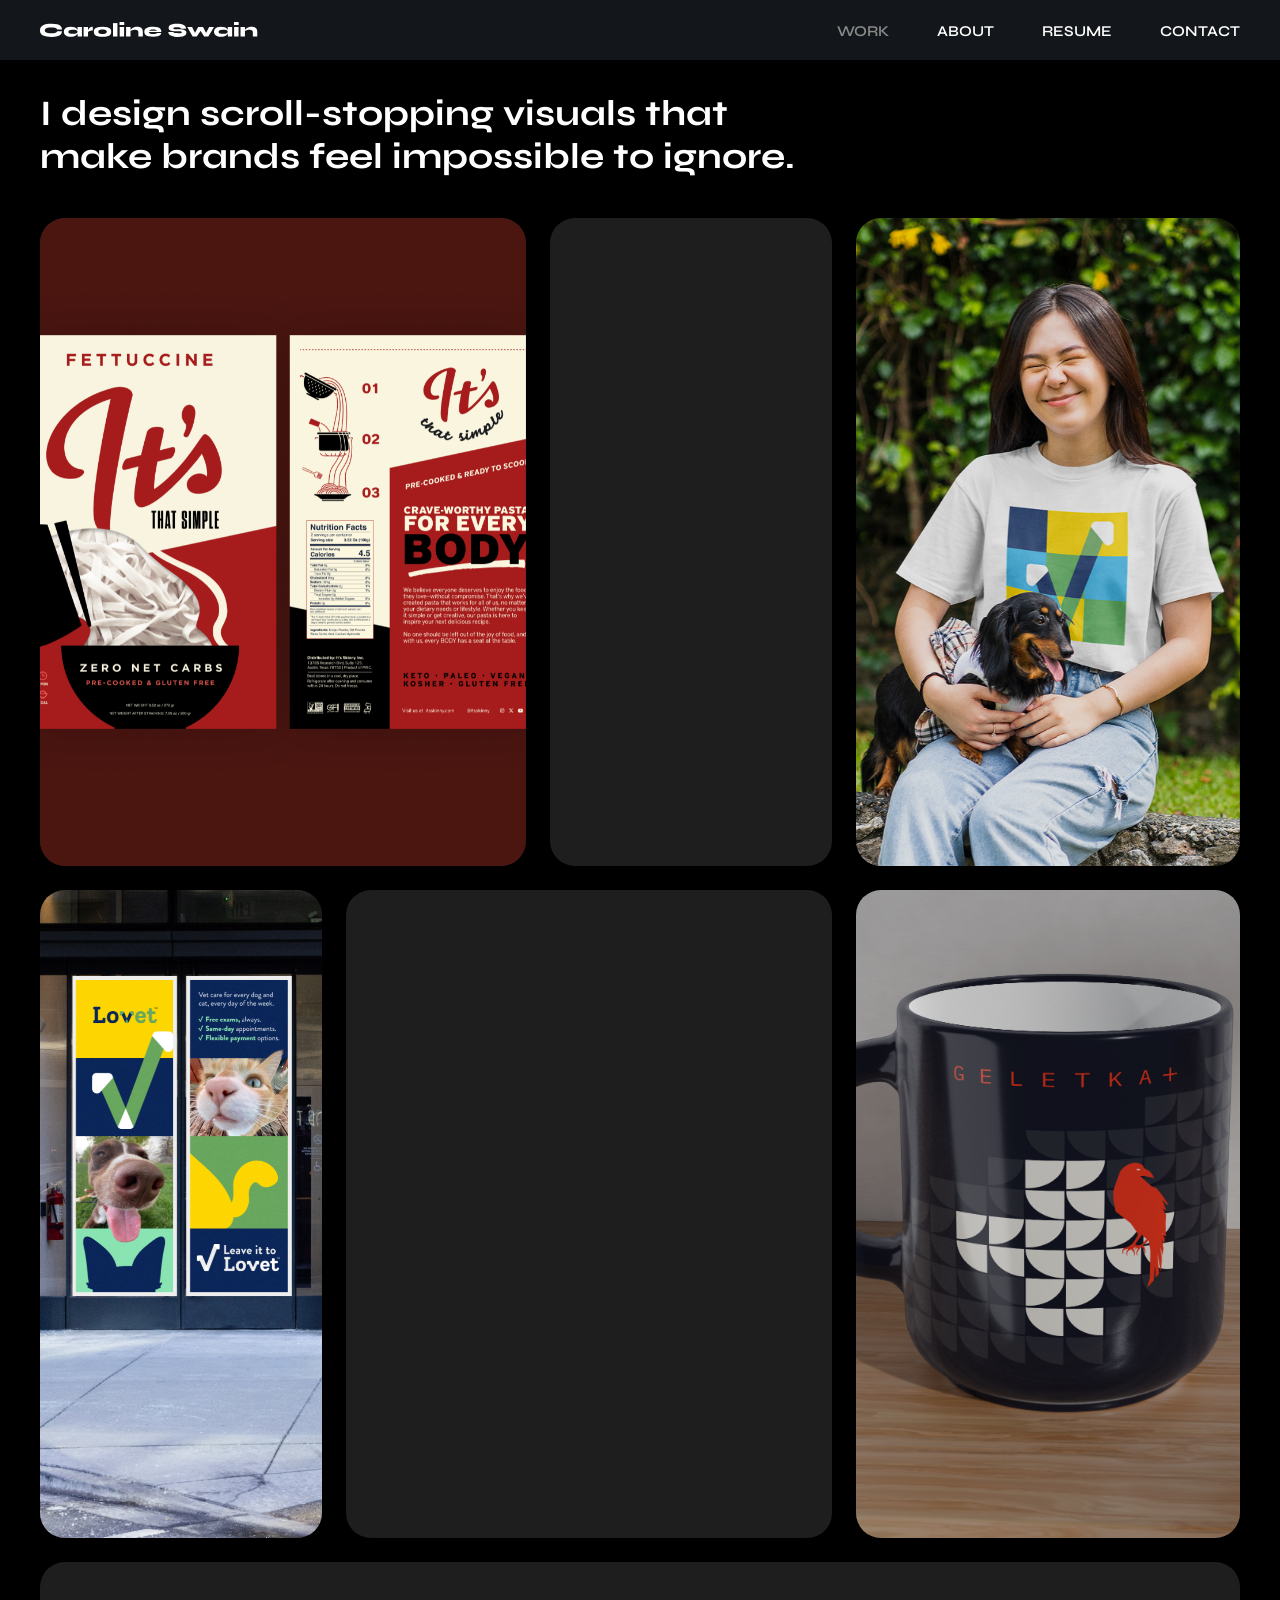
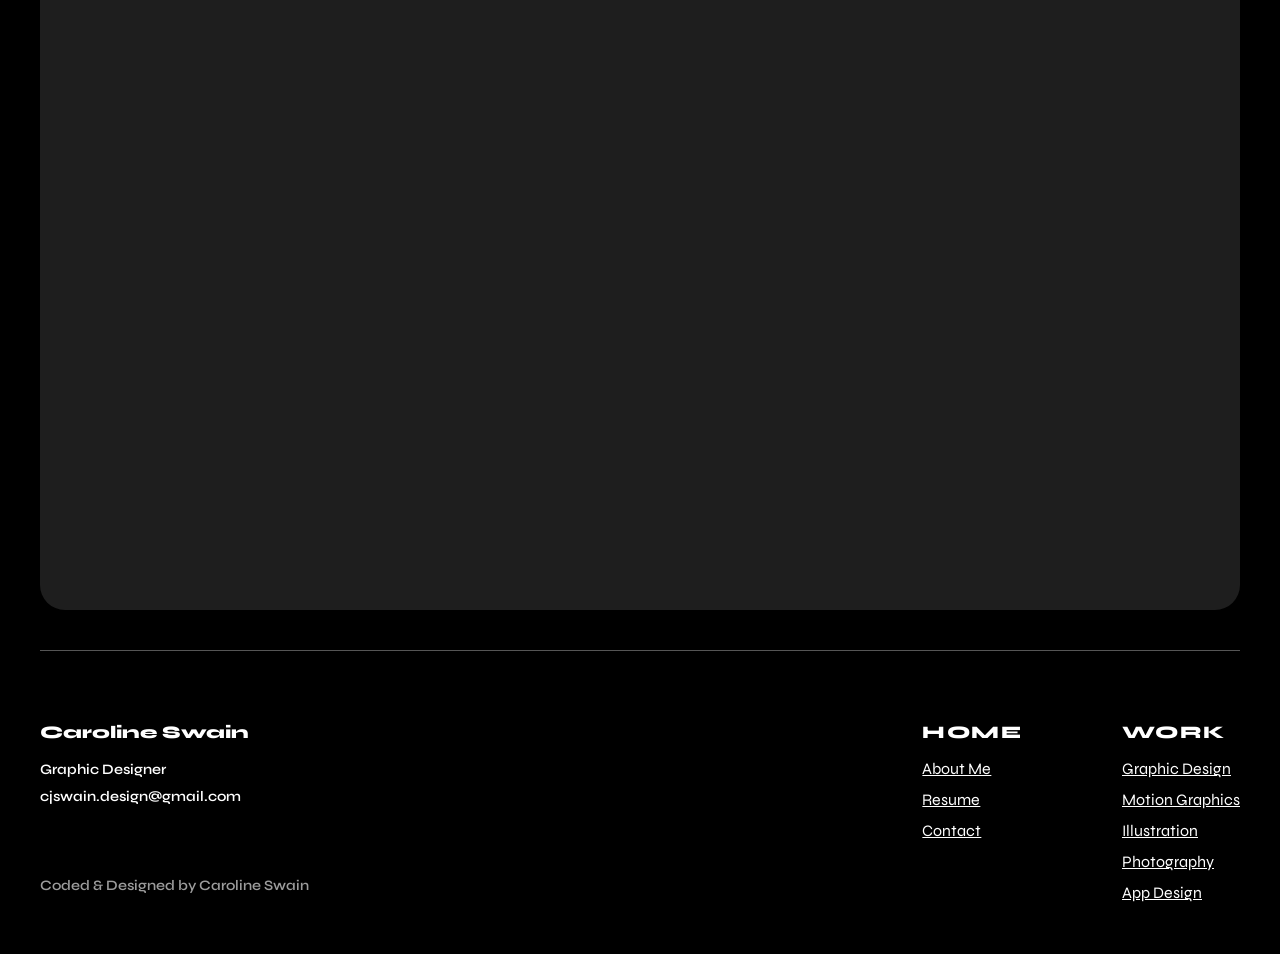
==== commit 35ddcad3: "Project updates 3" ====
--- a/index.html
+++ b/index.html
@@ -71,26 +71,35 @@
 
         <div class="grid-container">
             <div class="box box-1">
-                <img class="parallax-img" data-offset="-20" data-intensity="120" src="assets/images/indeximgs/lovet_thumbnail01.png" alt="Lovet Thumbnail 01">
+          <img class="parallax-img" data-offset="-20" data-intensity="120" src="assets/images/indeximgs/Pasta_Bag_Design4.png" alt="Bag_Design_ITS">
             </div>
 
             <div class="box box-2">
-                <img class="parallax-img" data-offset="-20" data-intensity="120" src="assets/images/indeximgs/lovet_thumbnail02.png" alt="Lovet Thumbnail 02">
+            <video class="parallax-img" data-offset="-20" data-intensity="120" autoplay muted loop playsinline>
+            <source src="assets/videos/Its_That_Simple_Social_Chicken_Alfredo.mp4" type="video/mp4">
+            Your browser does not support the video tag.
+            </video>
 
             </div>
 
             <div class="box box-3">
-          <img class="parallax-img" data-offset="-20" data-intensity="120" src="assets/images/indeximgs/Pasta_Bag_Design2.png" alt="Bag_Design_ITS">
+            <img class="parallax-img" data-offset="-20" data-intensity="120" src="assets/images/indeximgs/lovet_thumbnail01.png" alt="Lovet Thumbnail 01">
+
             </div>
             <div class="box box-4">
+            <img class="parallax-img" data-offset="-20" data-intensity="120" src="assets/images/indeximgs/lovet_thumbnail02.png" alt="Lovet Thumbnail 02">
+            
+            </div>
+
+            <div class="box box-5">
             <video class="parallax-img" data-offset="-20" data-intensity="120" autoplay muted loop playsinline>
-            <source src="assets/videos/Its_That_Simple_Social_Chicken_Alfredo.mp4" type="video/mp4">
+            <source src="assets/videos/MATDWT_Animation.mp4" type="video/mp4">
             Your browser does not support the video tag.
             </video>
             </div>
-
-            <div class="box box-5"></div>
-            <div class="box box-6"></div>
+            <div class="box box-6">
+            <img class="parallax-img" data-offset="-20" data-intensity="120" src="assets/images/Project3/Geletka_Mug_03.png" alt="Geletka_Mug_01">
+            </div>
             <div class="box box-7"></div>
         </div>
     </section>
